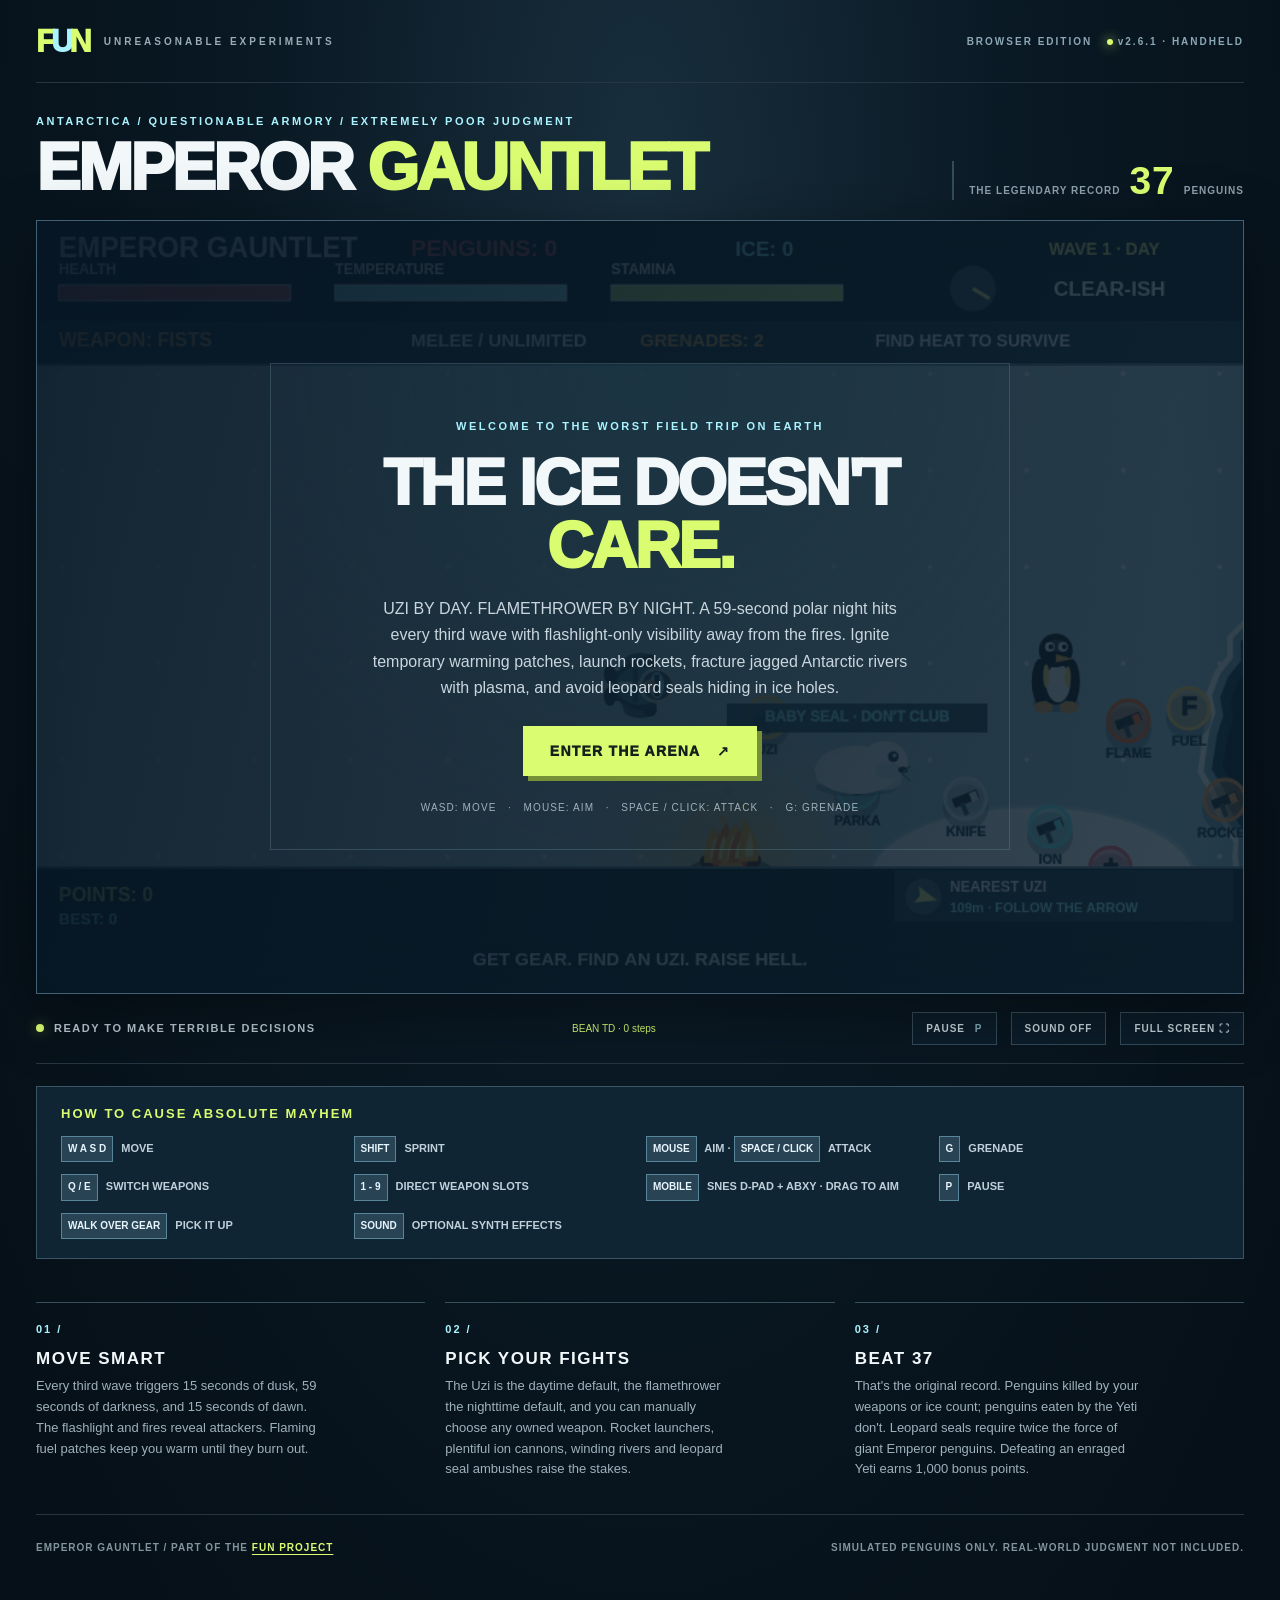
==== docs/index.html @ a4a677a4 "experiment: show local BEAN Q-learning progress in playable demo" ====
<!doctype html>
<html lang="en">
<head>
  <meta charset="utf-8">
  <meta name="viewport" content="width=device-width, initial-scale=1, maximum-scale=1, viewport-fit=cover">
  <meta name="theme-color" content="#08131f">
  <meta name="description" content="Emperor Gauntlet: free Antarctic arcade carnage with an Uzi, nighttime flamethrower, rocket launcher, winding ice rivers, leopard seals, Yeti and polar nights.">
  <title>Emperor Gauntlet | FUN</title>
  <link rel="stylesheet" href="style.css">
  <script src="game.js" defer></script>
</head>
<body>
  <main class="shell">
    <header class="masthead">
      <a class="brand" href="https://github.com/danieloculus0-bot/FUN" aria-label="FUN on GitHub"><span class="brand-symbol">F<span>U</span>N</span><span class="brand-sub">UNREASONABLE EXPERIMENTS</span></a>
      <span class="edition">BROWSER EDITION <span class="edition-dot"></span> v2.6.1 · HANDHELD</span>
    </header>
    <section class="game-section" aria-label="Emperor Gauntlet">
      <div class="title-row">
        <div><div class="eyebrow">ANTARCTICA / QUESTIONABLE ARMORY / EXTREMELY POOR JUDGMENT</div><h1>EMPEROR <em>GAUNTLET</em></h1></div>
        <div class="record">THE LEGENDARY RECORD <strong>37</strong> <span>PENGUINS</span></div>
      </div>
      <div class="game-frame" id="game-frame">
        <div class="mobile-topbar" aria-hidden="true"><strong>EG <span>✦</span> HANDHELD</strong><span>ANTARCTICA · SURVIVE</span></div>
        <div class="arena-stage" id="arena-stage">
        <canvas id="game" width="1000" height="640" aria-label="Emperor Gauntlet game arena. Use WASD or arrow keys to move, Shift to sprint, Space or click to attack, G for grenades, Q and E to switch weapons."></canvas>
        <div class="overlay" id="overlay">
          <div class="overlay-card">
            <span class="overlay-kicker" id="overlay-kicker">WELCOME TO THE WORST FIELD TRIP ON EARTH</span>
            <h2 id="overlay-title">THE ICE DOESN'T <em>CARE.</em></h2>
            <p id="overlay-copy">UZI BY DAY. FLAMETHROWER BY NIGHT. A 59-second polar night hits every third wave with flashlight-only visibility away from the fires. Ignite temporary warming patches, launch rockets, fracture jagged Antarctic rivers with plasma, and avoid leopard seals hiding in ice holes.</p>
            <button class="primary-button" id="play-button" type="button">ENTER THE ARENA <span aria-hidden="true">↗</span></button>
            <p class="overlay-hint" id="overlay-hint">WASD: MOVE &nbsp; · &nbsp; MOUSE: AIM &nbsp; · &nbsp; SPACE / CLICK: ATTACK &nbsp; · &nbsp; G: GRENADE</p>
          </div>
        </div>
        </div>
        <div class="touch-controls" aria-label="SNES-style handheld game controller">
          <button type="button" class="shoulder shoulder-left touch-btn" id="touch-prev" aria-label="Previous weapon">L <small>WEAPON</small></button>
          <div class="dpad" aria-label="Movement D-pad">
            <button type="button" class="touch-btn up" data-hold="up" aria-label="Move up">▲</button>
            <button type="button" class="touch-btn left" data-hold="left" aria-label="Move left">◀</button>
            <span class="dpad-hub" aria-hidden="true"></span>
            <button type="button" class="touch-btn right" data-hold="right" aria-label="Move right">▶</button>
            <button type="button" class="touch-btn down" data-hold="down" aria-label="Move down">▼</button>
          </div>
          <div class="system-pad">
            <button type="button" class="touch-btn system-key" id="touch-select" aria-label="Previous weapon">SELECT</button>
            <button type="button" class="touch-btn system-key" id="touch-start" aria-label="Pause or resume game">START</button>
          </div>
          <div class="action-pad" aria-label="Action buttons">
            <button type="button" class="touch-btn face x" id="touch-grenade" aria-label="X: Throw grenade">X<small>BOOM</small></button>
            <button type="button" class="touch-btn face y" id="touch-swap" aria-label="Y: Change weapon">Y<small>SWAP</small></button>
            <button type="button" class="touch-btn face b" id="touch-shove" aria-label="B: Hold to fire">B<small>FIRE</small></button>
            <button type="button" class="touch-btn face a" data-hold="sprint" aria-label="A: Hold to sprint">A<small>RUN</small></button>
          </div>
          <button type="button" class="shoulder shoulder-right touch-btn" id="touch-next" aria-label="Next weapon">R <small>WEAPON</small></button>
          <div class="pad-legend" aria-hidden="true">D-PAD MOVES + AIMS · B FIRES · TOUCH AIM OPTIONAL</div>
        </div>
      </div>
      <div class="below-game">
        <div class="status"><span class="status-dot"></span><span id="game-status" aria-live="polite">READY TO MAKE TERRIBLE DECISIONS</span></div>
        <span id="bean-learning-status" title="Offline BEAN-inspired Q-learning experiment. No remote model connection." style="font-size:10px;color:#d9fc70;white-space:nowrap">BEAN TD · 0 steps</span>
        <div class="tools"><button type="button" id="pause-button">PAUSE <kbd>P</kbd></button><button type="button" id="sound-button" aria-pressed="false" hidden>SOUND OFF</button><button type="button" id="fullscreen-button">FULL SCREEN <span aria-hidden="true">⛶</span></button></div>
      </div>
    </section>
    <section class="controls-guide" aria-label="Controls">
      <h3>HOW TO CAUSE ABSOLUTE MAYHEM</h3>
      <div class="control-grid">
        <span><kbd>W A S D</kbd> MOVE</span><span><kbd>SHIFT</kbd> SPRINT</span>
        <span><kbd>MOUSE</kbd> AIM · <kbd>SPACE / CLICK</kbd> ATTACK</span><span><kbd>G</kbd> GRENADE</span>
        <span><kbd>Q / E</kbd> SWITCH WEAPONS</span><span><kbd>1 - 9</kbd> DIRECT WEAPON SLOTS</span><span><kbd>MOBILE</kbd> SNES D-PAD + ABXY · DRAG TO AIM</span>
        <span><kbd>P</kbd> PAUSE</span><span><kbd>WALK OVER GEAR</kbd> PICK IT UP</span>
        <span><kbd>SOUND</kbd> OPTIONAL SYNTH EFFECTS</span>
      </div>
    </section>
    <section class="details" aria-label="How to play">
      <div class="detail"><span class="detail-num">01 /</span><h3>MOVE SMART</h3><p>Every third wave triggers 15 seconds of dusk, 59 seconds of darkness, and 15 seconds of dawn. The flashlight and fires reveal attackers. Flaming fuel patches keep you warm until they burn out.</p></div>
      <div class="detail"><span class="detail-num">02 /</span><h3>PICK YOUR FIGHTS</h3><p>The Uzi is the daytime default, the flamethrower the nighttime default, and you can manually choose any owned weapon. Rocket launchers, plentiful ion cannons, winding rivers and leopard seal ambushes raise the stakes.</p></div>
      <div class="detail"><span class="detail-num">03 /</span><h3>BEAT 37</h3><p>That's the original record. Penguins killed by your weapons or ice count; penguins eaten by the Yeti don't. Leopard seals require twice the force of giant Emperor penguins. Defeating an enraged Yeti earns 1,000 bonus points.</p></div>
    </section>
    <footer><span>EMPEROR GAUNTLET / PART OF THE <a href="https://github.com/danieloculus0-bot/FUN">FUN PROJECT</a></span><span>SIMULATED PENGUINS ONLY. REAL-WORLD JUDGMENT NOT INCLUDED.</span></footer>
  </main>
</body>
</html>
---- docs/style.css ----
:root{color-scheme:dark;--ice:#aaf4ff;--lime:#d9fc70;--paper:#f2f8fa;--muted:#8d9eaa;--ink:#07111a;--rule:#263541;font-family:Arial,Helvetica,sans-serif}*{box-sizing:border-box}html{min-height:100%;background:#07121c}body{margin:0;background:radial-gradient(ellipse at 50% 10%,#182e3c 0,#091823 44%,#061018 90%);color:var(--paper);min-height:100vh}button,a{-webkit-tap-highlight-color:transparent}button{font:inherit;cursor:pointer}a{color:inherit;text-decoration:none}.shell{max-width:1260px;margin:auto;padding:0 26px}.masthead{height:83px;display:flex;align-items:center;justify-content:space-between;border-bottom:1px solid var(--rule)}.brand{display:flex;gap:16px;align-items:center}.brand-symbol{font-size:31px;font-weight:1000;letter-spacing:-4px;color:var(--lime);line-height:1}.brand-symbol span{color:var(--ice)}.brand-sub{font-size:10px;font-weight:800;letter-spacing:3px;color:#9bacb6}.edition{font-size:10px;font-weight:800;letter-spacing:2px;color:#8ca8b5}.edition-dot{display:inline-block;width:6px;height:6px;background:var(--lime);border-radius:50%;margin-left:10px;vertical-align:middle;box-shadow:0 0 12px var(--lime)}.game-section{padding-top:32px}.title-row{display:flex;align-items:end;justify-content:space-between;gap:20px;padding-bottom:20px}.eyebrow{font-size:11px;font-weight:800;letter-spacing:2.5px;color:var(--ice);margin-bottom:9px}h1{font-weight:1000;letter-spacing:-3px;line-height:.96;font-size:clamp(36px,5.2vw,73px);margin:0}h1 em,h2 em{font-style:normal;color:var(--lime)}.record{border-left:2px solid #334c55;padding-left:15px;display:flex;align-items:baseline;gap:9px;white-space:nowrap;color:var(--muted);font-size:10px;font-weight:800;letter-spacing:1px}.record strong{color:var(--lime);font-size:39px;line-height:1}.game-frame{position:relative;overflow:hidden;border:1px solid #446074;background:#8cbbd0;box-shadow:0 18px 60px #0006;isolation:isolate}.game-frame:after{content:"";position:absolute;inset:0;box-shadow:inset 0 0 70px #05172238;pointer-events:none;z-index:1}canvas{display:block;width:100%;height:auto;aspect-ratio:1000 / 640;touch-action:none}.overlay{position:absolute;inset:0;display:flex;align-items:center;justify-content:center;background:linear-gradient(105deg,#061624ee,#0b1d2ace);z-index:3;padding:24px;text-align:center}.overlay[hidden]{display:none}.overlay-card{width:min(740px,100%);border:1px solid #6c909a52;padding:52px 40px 36px;background:radial-gradient(circle at 50% 0%,#18364590,transparent 80%)}.overlay-kicker{font-size:11px;letter-spacing:2.5px;color:var(--ice);font-weight:900}h2{font-size:clamp(32px,5vw,67px);font-weight:1000;letter-spacing:-2.5px;line-height:.98;margin:18px 0}#overlay-copy{font-size:16px;line-height:1.65;color:#c9d6de;max-width:545px;margin:0 auto 25px}.primary-button{border:0;padding:17px 27px;background:var(--lime);color:#13201b;font-weight:1000;letter-spacing:1.2px;font-size:14px;box-shadow:5px 5px 0 #769038;transition:transform .1s,box-shadow .1s}.primary-button:hover{transform:translate(-2px,-2px);box-shadow:7px 7px 0 #769038}.primary-button span{margin-left:12px}.overlay-hint{font-size:10px;letter-spacing:1.1px;color:#9fb1bb;margin:26px 0 0}.below-game{display:flex;justify-content:space-between;align-items:center;padding:18px 0;border-bottom:1px solid var(--rule);gap:12px}.status{display:flex;gap:10px;align-items:center;font-size:11px;font-weight:900;letter-spacing:1.5px;color:#bdcbd5}.status-dot{background:var(--lime);width:8px;height:8px;border-radius:50%;box-shadow:0 0 14px #d9fc706a}.tools{display:flex;gap:14px}.tools button{border:1px solid #344a59;background:#0b1c29;color:#c7d5db;font-size:10px;letter-spacing:1px;font-weight:800;padding:10px 13px}.tools button:hover{border-color:var(--ice)}kbd{font:inherit;color:#83aeb9;padding-left:6px}.details{display:grid;grid-template-columns:repeat(3,1fr);gap:20px;padding:40px 0 34px}.detail{border-top:1px solid #36505c;padding-top:16px}.detail-num{color:var(--ice);font-size:11px;letter-spacing:2px;font-weight:900}.detail h3{font-size:17px;letter-spacing:1.5px;margin:12px 0 7px}.detail p{color:#9fb1bc;line-height:1.6;font-size:13px;max-width:290px;margin:0}footer{border-top:1px solid var(--rule);padding:25px 0 45px;display:flex;gap:20px;justify-content:space-between;color:#82949e;font-size:10px;letter-spacing:1px;line-height:1.6;font-weight:800}footer a{color:var(--lime);text-decoration:underline;text-underline-offset:3px}.touch-controls{display:none;position:absolute;bottom:1.5%;left:2%;right:2%;z-index:2;justify-content:space-between;pointer-events:none}.touch-btn{pointer-events:auto;border:1px solid #ffffffa8;background:#071827aa;color:white;border-radius:11px;touch-action:none;user-select:none;min-width:45px;min-height:42px;font-weight:900}.touch-btn:active,.touch-btn.pressed{background:#d9fc70c9;color:#08121a}.dpad{display:grid;grid-template-columns:repeat(3,45px);grid-template-rows:repeat(2,44px);gap:3px}.dpad .up{grid-column:2;grid-row:1}.dpad .left{grid-column:1;grid-row:2}.dpad .down{grid-column:2;grid-row:2}.dpad .right{grid-column:3;grid-row:2}.action-pad{display:flex;align-items:end;gap:7px}.action-pad .sprint,.action-pad .shove{height:54px;min-width:74px;font-size:12px}.action-pad .shove{background:#d9fc70e8;color:#111c16}@media(pointer:coarse){.touch-controls{display:flex}}@media(max-width:700px){.shell{padding:0 12px}.masthead{height:62px}.brand-symbol{font-size:26px}.brand-sub{font-size:8px;letter-spacing:1.3px}.edition{font-size:8px;letter-spacing:1px}.title-row{align-items:start;flex-direction:column;gap:13px}.game-section{padding-top:23px}.eyebrow{font-size:9px;letter-spacing:1.6px}.record{border-left:0;border-top:1px solid #334c55;padding:9px 0 0}.record strong{font-size:27px}.overlay-card{padding:24px 13px}.overlay-kicker{font-size:8px;letter-spacing:1.1px}.overlay h2{font-size:clamp(26px,7vw,48px);margin:11px 0}.overlay p#overlay-copy{font-size:11px;line-height:1.35;margin-bottom:14px}.primary-button{padding:11px 14px;font-size:10px}.overlay-hint{font-size:8px;margin-top:13px!important}.details{grid-template-columns:1fr;gap:19px;padding:24px 0}.detail p{max-width:none}.below-game{flex-wrap:wrap;gap:12px}.status{font-size:9px;letter-spacing:1px}.tools button{font-size:9px;padding:8px}footer{flex-direction:column;font-size:9px;gap:8px}}@media(max-width:480px) and (pointer:coarse){.game-frame{margin:0 -8px}.touch-btn{min-height:35px;min-width:35px;border-radius:7px;font-size:11px}.dpad{grid-template-columns:repeat(3,35px);grid-template-rows:repeat(2,35px);gap:2px}.action-pad .sprint,.action-pad .shove{height:40px;min-width:57px;font-size:9px}.overlay-card{padding:8px 8px}.overlay-kicker{display:none}.overlay h2{font-size:26px}.overlay p#overlay-copy{font-size:10px}.overlay-hint{display:none}}@media(prefers-reduced-motion:reduce){.primary-button{transition:none}}

/* Emperor Gauntlet CHAOS build additions */
.controls-guide{margin:22px 0 3px;padding:19px 24px;background:#102533;border:1px solid #3a5664}
.controls-guide h3{font-size:13px;letter-spacing:2px;color:#d9fc70;margin:0 0 15px}
.control-grid{display:grid;grid-template-columns:repeat(4,minmax(0,1fr));gap:12px}
.control-grid span{font-size:11px;line-height:1.65;color:#bfd0db;font-weight:700}
.control-grid kbd{display:inline-block;padding:4px 6px;margin-right:5px;background:#274354;border:1px solid #59859a;color:#e8f5fd;font-size:10px}
.action-pad .swap,.action-pad .grenade{min-width:60px;height:48px;font-size:11px}
.action-pad .grenade{background:#dc745ecc;color:#fff}
.action-pad .shove{background:#e7ed69ed;color:#111b18}
@media(max-width:850px){.control-grid{grid-template-columns:repeat(2,minmax(0,1fr))}}
@media(max-width:480px){.controls-guide{padding:13px}.control-grid{gap:9px}.control-grid span{font-size:10px}.action-pad{gap:3px}.action-pad .swap,.action-pad .grenade,.action-pad .sprint,.action-pad .shove{min-width:45px;height:39px;font-size:9px}}

/* Mobile-only fixed SNES-inspired game cabinet. Never overlaps the arena. */
.mobile-topbar{display:none}.arena-stage{position:relative;width:100%}.dpad-hub{display:none}
@media(pointer:coarse) and (max-width:1180px){
 html,body{position:fixed;inset:0;width:100%;height:100%;overflow:hidden;overscroll-behavior:none;touch-action:none;-webkit-text-size-adjust:100%}
 body{-webkit-user-select:none;user-select:none;-webkit-touch-callout:none}
 .shell{position:fixed;inset:0;height:100%;height:100dvh;width:100%;max-width:none;margin:0;padding:0;overflow:hidden}
 .masthead,.title-row,.below-game,.controls-guide,.details,footer{display:none!important}
 .game-section{padding:0;position:relative;width:100%;height:100%}
 .game-frame{position:relative;display:flex;flex-direction:column;width:100%;height:100%;min-height:0;margin:0;border:0;border-radius:0;box-shadow:none;overflow:hidden;touch-action:none}
 .game-frame:after{display:none}
 .mobile-topbar{display:flex;flex:0 0 calc(32px + env(safe-area-inset-top,0px));padding-top:env(safe-area-inset-top,0px);align-items:center;justify-content:space-between;gap:8px;padding:0 max(12px,env(safe-area-inset-right)) 0 max(12px,env(safe-area-inset-left));background:#1a2634;border-bottom:2px solid #546574;color:#d5e7eb;font-size:10px;font-weight:900;letter-spacing:1px}
 .mobile-topbar strong span{color:#e9be6f}.mobile-topbar>span{font-size:9px;white-space:nowrap}
 .arena-stage{flex:1 1 auto;min-width:0;min-height:0;overflow:hidden;display:flex;align-items:center;justify-content:center;background:repeating-linear-gradient(145deg,#a7cddd,#a7cddd 26px,#a0c4d5 26px,#a0c4d5 52px)}
 .arena-stage canvas{display:block;width:auto;height:auto;max-width:100%;max-height:100%;aspect-ratio:1000/640;touch-action:none}
 .arena-stage .overlay{inset:0;padding:8px;overflow:hidden;align-items:center}
 .arena-stage .overlay-card{width:min(510px,98%);max-height:100%;padding:9px 12px;overflow:auto}
 .arena-stage .overlay-kicker,.arena-stage .overlay-hint{display:none}
 .arena-stage .overlay h2{font-size:clamp(23px,5vw,35px);margin:7px 0}
 .arena-stage .overlay p#overlay-copy{font-size:clamp(10px,2.3vw,13px);line-height:1.25;margin:4px auto 9px}
 .arena-stage .primary-button{font-size:12px;padding:9px 15px;min-height:36px}
 .touch-controls{position:relative;display:grid;grid-template-columns:minmax(0,1fr) minmax(64px,.65fr) minmax(0,1fr);grid-template-rows:27px minmax(0,1fr) 20px;gap:4px;align-items:center;flex:0 0 clamp(198px,30dvh,247px);width:100%;min-height:0;max-height:48%;left:auto;right:auto;bottom:auto;margin:0;padding:5px max(9px,env(safe-area-inset-right)) max(3px,env(safe-area-inset-bottom)) max(9px,env(safe-area-inset-left));background:linear-gradient(#cfd3d7,#a7acb4 55%,#78828e);border-top:4px solid #45505e;box-shadow:inset 0 5px 9px #ffffff70;pointer-events:auto;touch-action:none;-webkit-user-select:none;user-select:none}
 .touch-controls .touch-btn{position:relative;display:flex;align-items:center;justify-content:center;flex-direction:column;min-width:0;min-height:0;width:100%;height:100%;border:2px solid #353a43;border-radius:50%;color:#f8faff;background:#373c47;text-shadow:0 1px 1px #0009;font-weight:1000;font-size:clamp(14px,3.5vw,23px);box-shadow:inset 0 -3px 2px #0004,0 3px 2px #45505a;touch-action:none;-webkit-tap-highlight-color:transparent}
 .touch-controls .touch-btn small{font-size:clamp(6px,1.4vw,9px);font-weight:900;margin-top:2px}
 .touch-controls .touch-btn:active,.touch-controls .touch-btn.pressed{transform:translateY(2px);box-shadow:inset 0 3px 4px #0008;background:#667187;color:white}
 .touch-controls .shoulder{grid-row:1;width:min(100%,98px);height:26px;border-radius:14px;font-size:12px;flex-direction:row;gap:4px;background:#53596a}
 .touch-controls .shoulder small{margin:0;font-size:7px}
 .touch-controls .shoulder-left{grid-column:1;justify-self:start}
 .touch-controls .shoulder-right{grid-column:3;justify-self:end}
 .touch-controls .dpad{grid-area:2/1;display:grid;justify-self:center;align-self:center;grid-template-columns:repeat(3,minmax(0,1fr));grid-template-rows:repeat(3,minmax(0,1fr));gap:1px;width:min(36vw,156px);height:auto;aspect-ratio:1/1;margin:0}
 .touch-controls .dpad .touch-btn{border-radius:7px;background:#333947;border-width:1px;font-size:16px}
 .touch-controls .dpad .up{grid-area:1/2}.touch-controls .dpad .left{grid-area:2/1}.touch-controls .dpad .down{grid-area:3/2}.touch-controls .dpad .right{grid-area:2/3}
 .touch-controls .dpad-hub{display:block;grid-area:2/2;background:#333947;border:1px solid #282e3b;border-radius:5px;pointer-events:none}
 .touch-controls .action-pad{grid-area:2/3;display:grid;align-self:center;justify-self:center;grid-template-columns:repeat(3,minmax(0,1fr));grid-template-rows:repeat(3,minmax(0,1fr));gap:2px;width:min(39vw,161px);height:auto;aspect-ratio:1/1;margin:0}
 .touch-controls .action-pad .face{width:100%;height:100%;min-width:0;min-height:0;border-radius:50%;font-size:clamp(16px,4.2vw,24px)}
 .touch-controls .action-pad .x{grid-area:1/2;background:#4d5c88}.touch-controls .action-pad .y{grid-area:2/1;background:#655281}.touch-controls .action-pad .a{grid-area:2/3;background:#3f746b}.touch-controls .action-pad .b{grid-area:3/2;background:#985169}
 .touch-controls .system-pad{grid-area:2/2;display:flex;align-items:center;justify-content:center;flex-direction:column;gap:13px}
 .touch-controls .system-key{width:min(100%,73px);height:25px;min-height:25px;border-radius:13px;background:#696f7d;font-size:9px;transform:rotate(-15deg)}
 .touch-controls .system-key:active{transform:rotate(-15deg) translateY(2px)}
 .touch-controls .pad-legend{grid-area:3/1/4/4;justify-self:center;color:#2f3c46;align-self:center;font-size:9px;letter-spacing:.65px;font-weight:900;white-space:nowrap}
}
@media(pointer:coarse) and (max-width:1180px) and (orientation:landscape) and (max-height:760px){
 /* The whole viewport becomes: D-PAD | GAME | ABXY. No controls over the ice. */
 .game-frame{display:grid;grid-template-columns:clamp(135px,18.5vw,210px) minmax(0,1fr) clamp(135px,18.5vw,210px);grid-template-rows:minmax(0,1fr) 30px;background:linear-gradient(180deg,#cbd0d7,#9aa3ad 58%,#7e8998);gap:0}
 .mobile-topbar{display:none}
 .arena-stage{grid-area:1/2;width:100%;height:100%;min-width:0;min-height:0;border-left:3px solid #4b5663;border-right:3px solid #4b5663;overflow:hidden}
 .arena-stage canvas{width:auto;height:auto;max-width:100%;max-height:100%}
 .arena-stage .overlay p#overlay-copy{font-size:10px;line-height:1.14}
 .arena-stage .overlay h2{font-size:24px}.arena-stage .overlay-card{padding:7px}
 /* Flatten the controller wrapper: each side becomes a grid item in game-frame. */
 .touch-controls{display:contents}
 .touch-controls .dpad{grid-area:1/1;align-self:center;justify-self:center;width:min(82%,164px);height:auto;margin:18px 0 0}
 .touch-controls .action-pad{grid-area:1/3;align-self:center;justify-self:center;width:min(83%,169px);height:auto;margin:18px 0 0}
 .touch-controls .shoulder{grid-row:1;height:29px;width:min(90%,145px);align-self:start;justify-self:center;margin-top:11px;z-index:1}
 .touch-controls .shoulder-left{grid-column:1}
 .touch-controls .shoulder-right{grid-column:3}
 .touch-controls .system-pad{grid-area:2/1/3/4;display:flex;align-self:stretch;justify-self:stretch;flex-direction:row;justify-content:center;align-items:center;gap:18px;background:#707988;border-top:1px solid #5a6473;z-index:1}
 .touch-controls .system-key{height:23px;min-height:23px;width:82px;flex:none;font-size:9px}
 .touch-controls .pad-legend{display:none}
 .touch-controls .face small{font-size:7px}
}
@media(pointer:coarse) and (max-width:1180px) and (orientation:landscape) and (max-height:355px){
 .game-frame{grid-template-columns:clamp(115px,17vw,160px) minmax(0,1fr) clamp(115px,17vw,160px);grid-template-rows:minmax(0,1fr) 25px}
 .touch-controls .dpad,.touch-controls .action-pad{width:min(75%,121px);margin-top:15px}
 .touch-controls .shoulder{margin-top:4px;height:23px}
 .touch-controls .system-key{height:20px;min-height:20px}
}
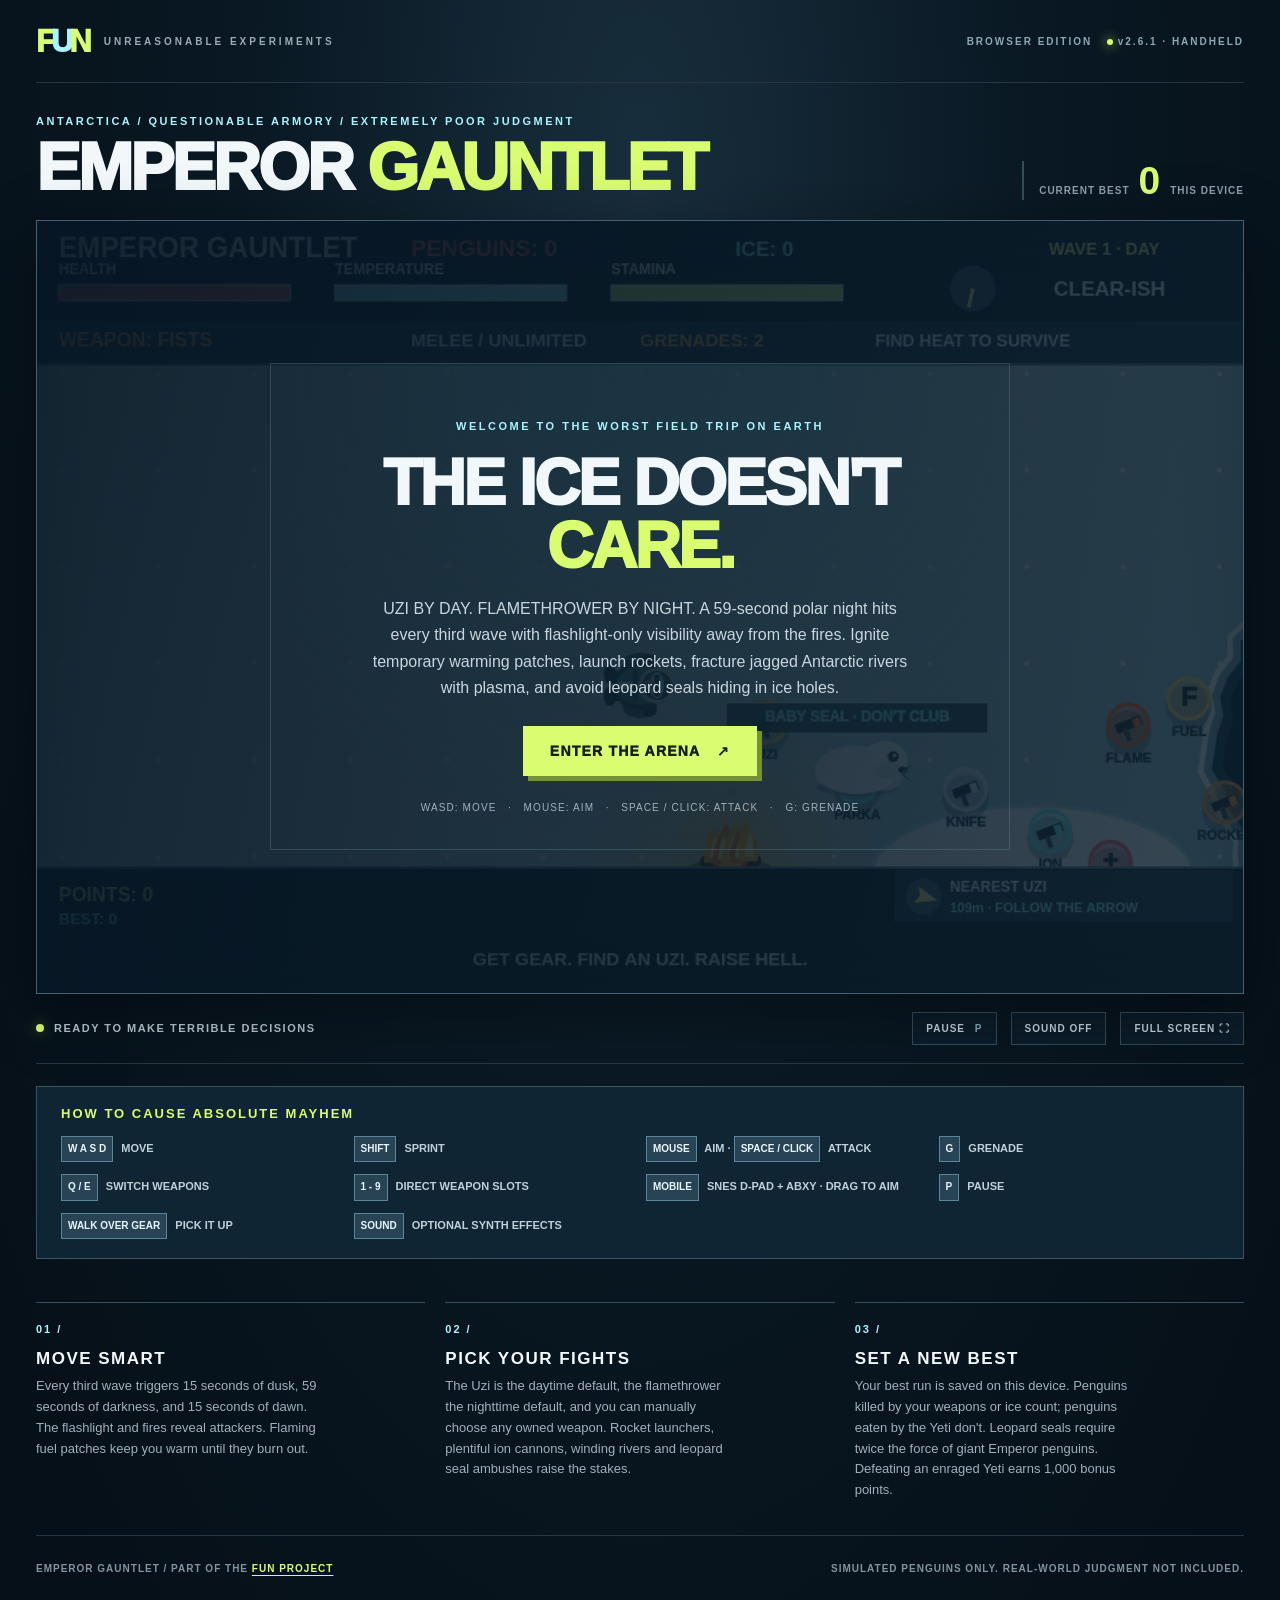
==== commit f3a5ff58: "Remove obsolete 37 record and surface actual local best run" ====
--- a/docs/index.html
+++ b/docs/index.html
@@ -18,7 +18,7 @@
     <section class="game-section" aria-label="Emperor Gauntlet">
       <div class="title-row">
         <div><div class="eyebrow">ANTARCTICA / QUESTIONABLE ARMORY / EXTREMELY POOR JUDGMENT</div><h1>EMPEROR <em>GAUNTLET</em></h1></div>
-        <div class="record">THE LEGENDARY RECORD <strong>37</strong> <span>PENGUINS</span></div>
+        <div class="record">CURRENT BEST <strong id="current-best">0</strong> <span>THIS DEVICE</span></div>
       </div>
       <div class="game-frame" id="game-frame">
         <div class="mobile-topbar" aria-hidden="true"><strong>EG <span>✦</span> HANDHELD</strong><span>ANTARCTICA · SURVIVE</span></div>
@@ -59,7 +59,6 @@
       </div>
       <div class="below-game">
         <div class="status"><span class="status-dot"></span><span id="game-status" aria-live="polite">READY TO MAKE TERRIBLE DECISIONS</span></div>
-        <span id="bean-learning-status" title="Offline BEAN-inspired Q-learning experiment. No remote model connection." style="font-size:10px;color:#d9fc70;white-space:nowrap">BEAN TD · 0 steps</span>
         <div class="tools"><button type="button" id="pause-button">PAUSE <kbd>P</kbd></button><button type="button" id="sound-button" aria-pressed="false" hidden>SOUND OFF</button><button type="button" id="fullscreen-button">FULL SCREEN <span aria-hidden="true">⛶</span></button></div>
       </div>
     </section>
@@ -76,7 +75,7 @@
     <section class="details" aria-label="How to play">
       <div class="detail"><span class="detail-num">01 /</span><h3>MOVE SMART</h3><p>Every third wave triggers 15 seconds of dusk, 59 seconds of darkness, and 15 seconds of dawn. The flashlight and fires reveal attackers. Flaming fuel patches keep you warm until they burn out.</p></div>
       <div class="detail"><span class="detail-num">02 /</span><h3>PICK YOUR FIGHTS</h3><p>The Uzi is the daytime default, the flamethrower the nighttime default, and you can manually choose any owned weapon. Rocket launchers, plentiful ion cannons, winding rivers and leopard seal ambushes raise the stakes.</p></div>
-      <div class="detail"><span class="detail-num">03 /</span><h3>BEAT 37</h3><p>That's the original record. Penguins killed by your weapons or ice count; penguins eaten by the Yeti don't. Leopard seals require twice the force of giant Emperor penguins. Defeating an enraged Yeti earns 1,000 bonus points.</p></div>
+      <div class="detail"><span class="detail-num">03 /</span><h3>SET A NEW BEST</h3><p>Your best run is saved on this device. Penguins killed by your weapons or ice count; penguins eaten by the Yeti don't. Leopard seals require twice the force of giant Emperor penguins. Defeating an enraged Yeti earns 1,000 bonus points.</p></div>
     </section>
     <footer><span>EMPEROR GAUNTLET / PART OF THE <a href="https://github.com/danieloculus0-bot/FUN">FUN PROJECT</a></span><span>SIMULATED PENGUINS ONLY. REAL-WORLD JUDGMENT NOT INCLUDED.</span></footer>
   </main>
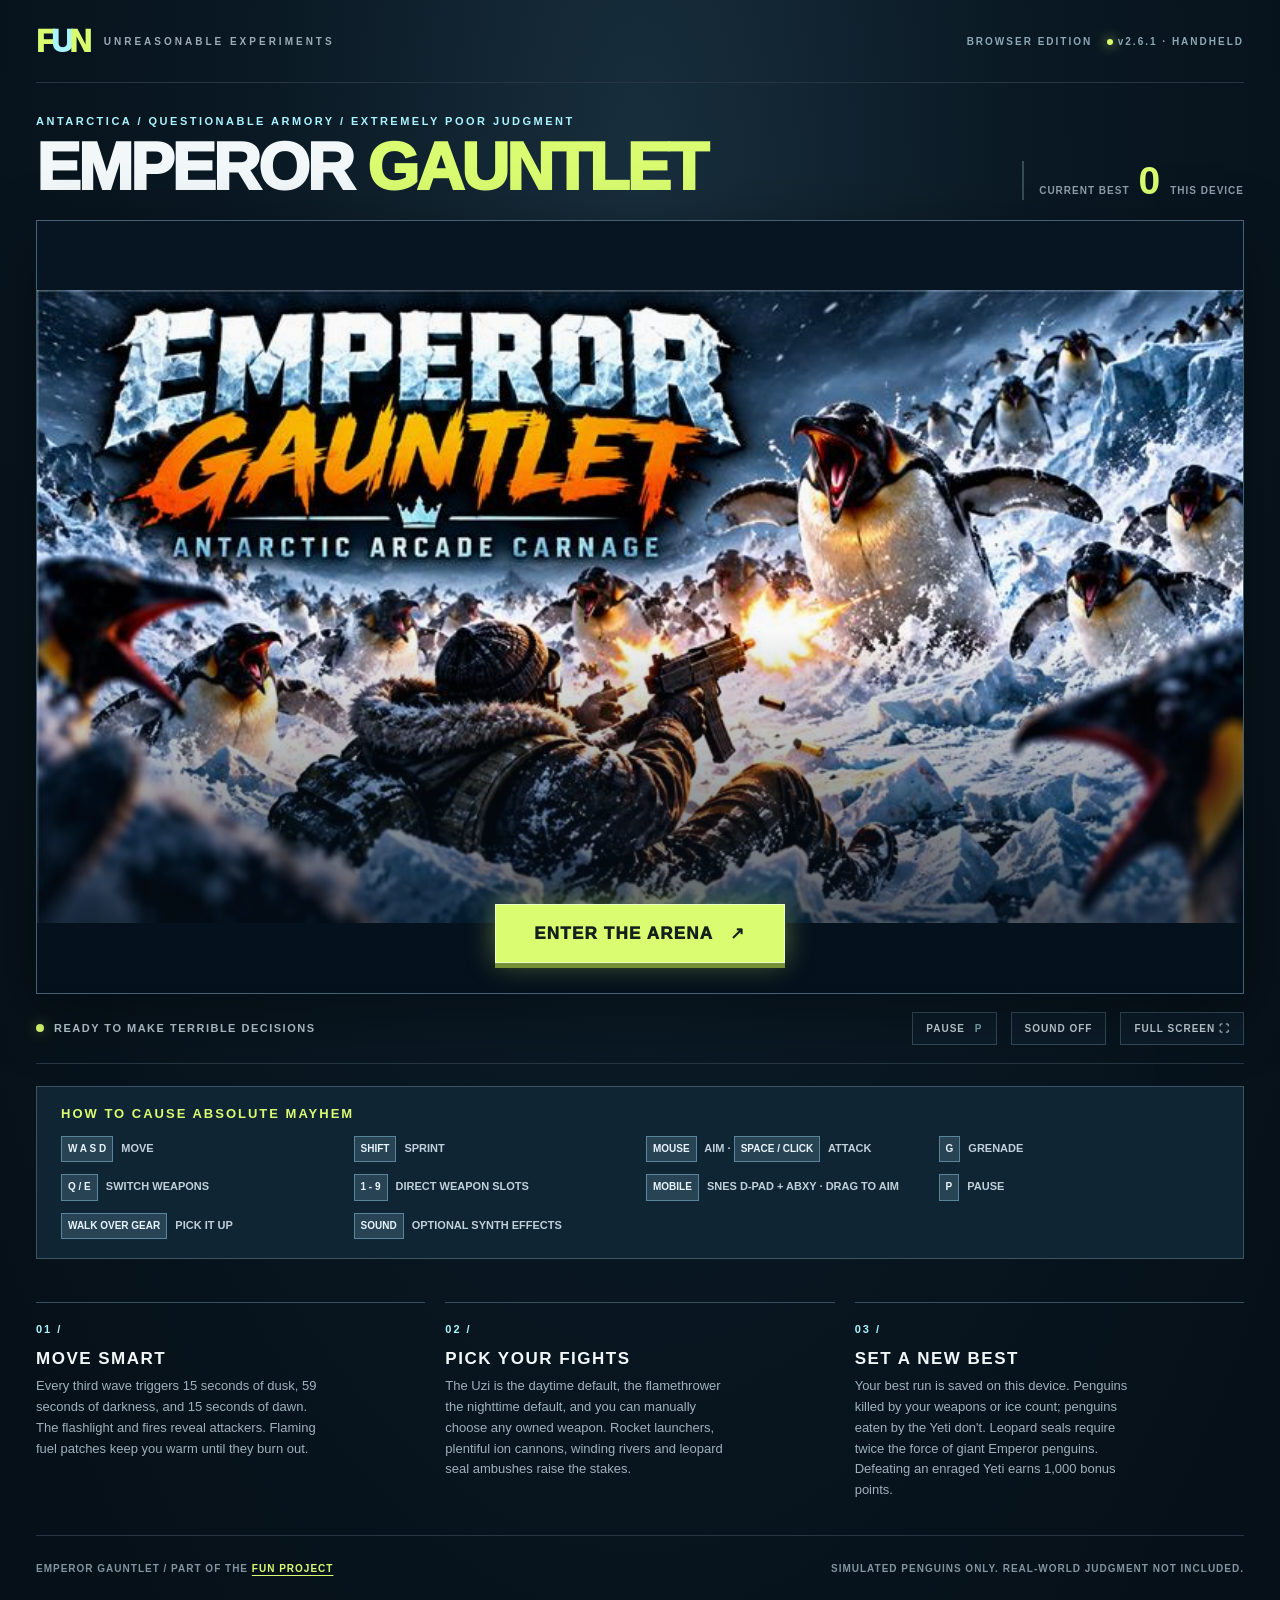
==== commit 386b892d: "Publish Emperor Gauntlet social previews and start screen cover" ====
--- a/docs/index.html
+++ b/docs/index.html
@@ -5,6 +5,21 @@
   <meta name="viewport" content="width=device-width, initial-scale=1, maximum-scale=1, viewport-fit=cover">
   <meta name="theme-color" content="#08131f">
   <meta name="description" content="Emperor Gauntlet: free Antarctic arcade carnage with an Uzi, nighttime flamethrower, rocket launcher, winding ice rivers, leopard seals, Yeti and polar nights.">
+
+  <link rel="canonical" href="https://danieloculus0-bot.github.io/FUN/">
+  <meta property="og:type" content="website">
+  <meta property="og:site_name" content="Emperor Gauntlet">
+  <meta property="og:title" content="Emperor Gauntlet | Antarctic Arcade Carnage">
+  <meta property="og:description" content="Survive waves of furious penguins in a chaotic Antarctic arcade shooter. Uzi by day, flamethrower by night.">
+  <meta property="og:url" content="https://danieloculus0-bot.github.io/FUN/">
+  <meta property="og:image" content="https://danieloculus0-bot.github.io/FUN/Emperor%20Gauntlet.jpg">
+  <meta property="og:image:type" content="image/jpeg">
+  <meta property="og:image:alt" content="Emperor Gauntlet cover art with a survivor fighting a charging horde of emperor penguins on Antarctic ice.">
+  <meta name="twitter:card" content="summary_large_image">
+  <meta name="twitter:title" content="Emperor Gauntlet | Antarctic Arcade Carnage">
+  <meta name="twitter:description" content="Uzi by day. Flamethrower by night. Survive the Antarctic penguin gauntlet.">
+  <meta name="twitter:image" content="https://danieloculus0-bot.github.io/FUN/Emperor%20Gauntlet.jpg">
+  <link rel="preload" as="image" href="Emperor%20Gauntlet.jpg">
   <title>Emperor Gauntlet | FUN</title>
   <link rel="stylesheet" href="style.css">
   <script src="game.js" defer></script>
@@ -24,7 +39,7 @@
         <div class="mobile-topbar" aria-hidden="true"><strong>EG <span>✦</span> HANDHELD</strong><span>ANTARCTICA · SURVIVE</span></div>
         <div class="arena-stage" id="arena-stage">
         <canvas id="game" width="1000" height="640" aria-label="Emperor Gauntlet game arena. Use WASD or arrow keys to move, Shift to sprint, Space or click to attack, G for grenades, Q and E to switch weapons."></canvas>
-        <div class="overlay" id="overlay">
+        <div class="overlay cover-menu" id="overlay">
           <div class="overlay-card">
             <span class="overlay-kicker" id="overlay-kicker">WELCOME TO THE WORST FIELD TRIP ON EARTH</span>
             <h2 id="overlay-title">THE ICE DOESN'T <em>CARE.</em></h2>
--- a/docs/style.css
+++ b/docs/style.css
@@ -78,3 +78,57 @@
  .touch-controls .shoulder{margin-top:4px;height:23px}
  .touch-controls .system-key{height:20px;min-height:20px}
 }
+
+
+/* Key art on the opening menu only. Gameplay, pause and death overlays stay intact. */
+#overlay.cover-menu{
+  align-items:flex-end;
+  justify-content:center;
+  padding:clamp(12px,3vw,30px);
+  background:
+    linear-gradient(to bottom,rgba(4,16,27,.02) 53%,rgba(4,16,27,.88) 100%),
+    url("Emperor%20Gauntlet.jpg") center center / contain no-repeat,
+    #071421;
+}
+#overlay.cover-menu .overlay-card{
+  width:100%;
+  max-width:700px;
+  max-height:none;
+  display:flex;
+  align-items:center;
+  justify-content:center;
+  margin:0 auto;
+  padding:0!important;
+  background:transparent;
+  border:0;
+  overflow:visible;
+}
+/* The illustration already contains the title. Keep instructions accessible to screen readers. */
+#overlay.cover-menu .overlay-kicker,
+#overlay.cover-menu #overlay-title,
+#overlay.cover-menu #overlay-copy,
+#overlay.cover-menu #overlay-hint{
+  position:absolute!important;
+  width:1px!important;
+  height:1px!important;
+  padding:0!important;
+  margin:-1px!important;
+  border:0!important;
+  overflow:hidden!important;
+  clip-path:inset(50%)!important;
+  white-space:nowrap!important;
+}
+#overlay.cover-menu .primary-button{
+  position:relative;
+  padding:clamp(12px,1.6vw,18px) clamp(22px,3vw,38px);
+  font-size:clamp(12px,1.5vw,17px);
+  border:1px solid #edffc4;
+  box-shadow:0 5px 0 #769038,0 0 28px #d9fc7060;
+}
+#overlay.cover-menu .primary-button:hover{
+  box-shadow:0 7px 0 #769038,0 0 35px #d9fc7090;
+}
+@media(pointer:coarse) and (max-width:1180px){
+  #overlay.cover-menu{padding:7px;}
+  #overlay.cover-menu .primary-button{min-height:36px;padding:9px 18px;font-size:clamp(10px,2.4vw,15px);}
+}
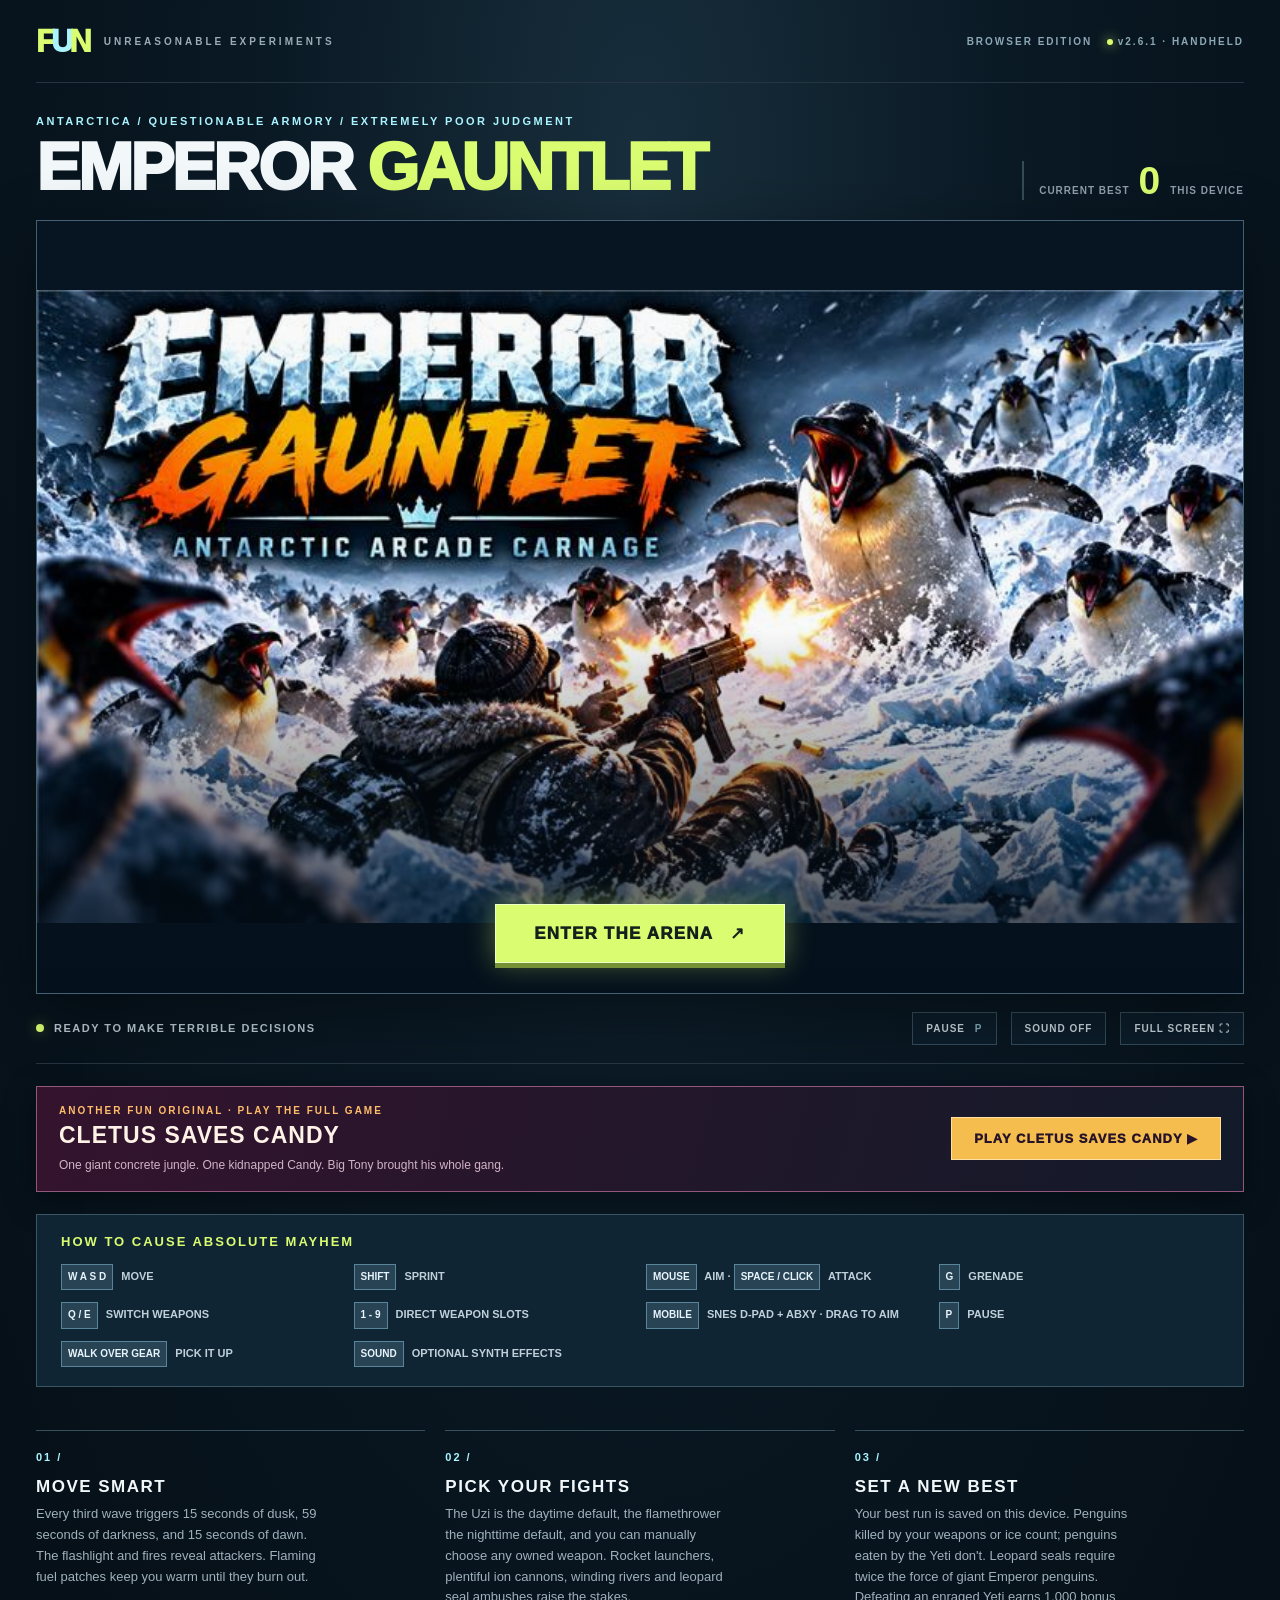
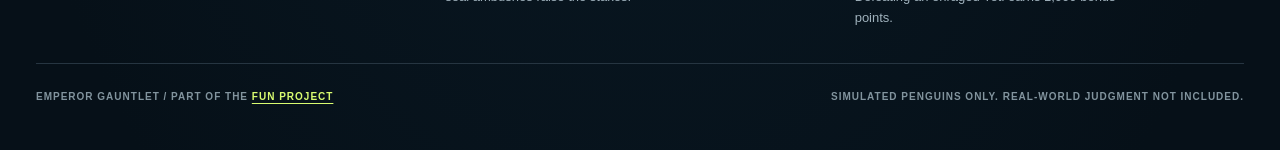
==== commit 043ce05c: "Add Cletus Saves Candy game link to FUN home page" ====
--- a/docs/index.html
+++ b/docs/index.html
@@ -77,6 +77,11 @@
         <div class="tools"><button type="button" id="pause-button">PAUSE <kbd>P</kbd></button><button type="button" id="sound-button" aria-pressed="false" hidden>SOUND OFF</button><button type="button" id="fullscreen-button">FULL SCREEN <span aria-hidden="true">⛶</span></button></div>
       </div>
     </section>
+    <section class="cletus-promo" aria-label="More games from FUN" style="display:flex;align-items:center;justify-content:space-between;gap:20px;flex-wrap:wrap;padding:18px 22px;margin:22px 0;border:1px solid #925779;background:linear-gradient(105deg,#34132d,#121a29);box-shadow:0 9px 30px #0006">
+      <div><span style="display:block;color:#ffbd6a;font-size:10px;font-weight:900;letter-spacing:2px">ANOTHER FUN ORIGINAL · PLAY THE FULL GAME</span><strong style="display:block;color:#fff2e7;font-size:23px;letter-spacing:1px;margin:6px 0">CLETUS SAVES CANDY</strong><span style="font-size:12px;color:#d1b4c6">One giant concrete jungle. One kidnapped Candy. Big Tony brought his whole gang.</span></div>
+      <a href="cletus/" style="background:#f5bd4e;color:#261329;padding:13px 22px;font-size:13px;font-weight:1000;letter-spacing:1px;border:1px solid #ffe0a2">PLAY CLETUS SAVES CANDY ▶</a>
+    </section>
+    <style>@media(pointer:coarse) and (max-width:1180px){.cletus-promo{display:none!important}}</style>
     <section class="controls-guide" aria-label="Controls">
       <h3>HOW TO CAUSE ABSOLUTE MAYHEM</h3>
       <div class="control-grid">
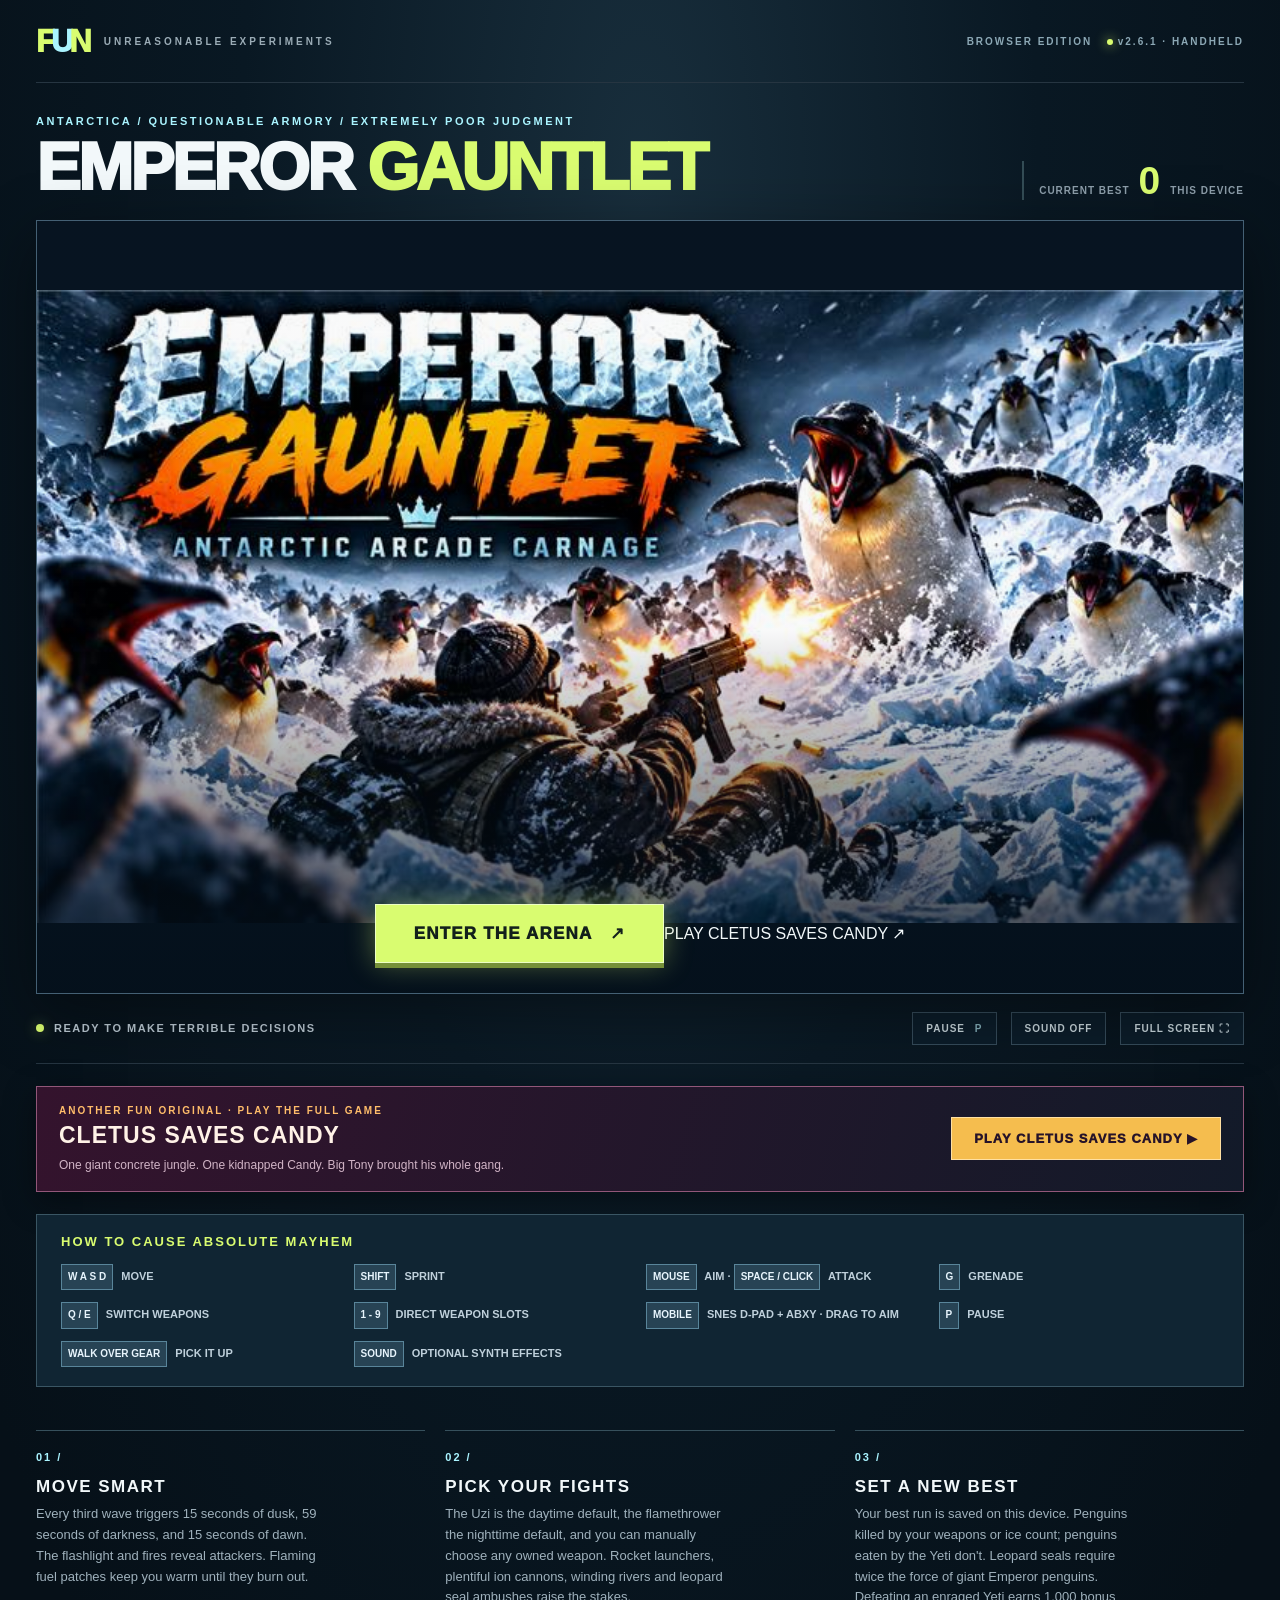
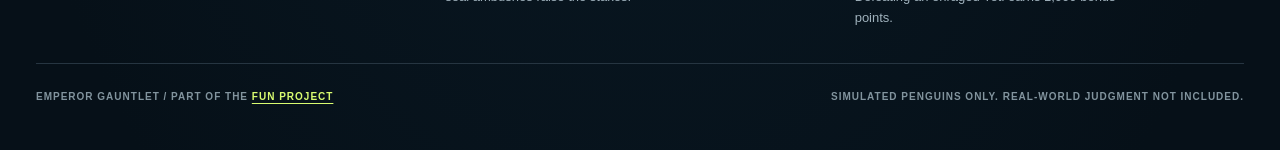
==== commit 5aaad0d3: "Expose Cletus Saves Candy link on Emperor Gauntlet's opening screen" ====
--- a/docs/index.html
+++ b/docs/index.html
@@ -45,6 +45,7 @@
             <h2 id="overlay-title">THE ICE DOESN'T <em>CARE.</em></h2>
             <p id="overlay-copy">UZI BY DAY. FLAMETHROWER BY NIGHT. A 59-second polar night hits every third wave with flashlight-only visibility away from the fires. Ignite temporary warming patches, launch rockets, fracture jagged Antarctic rivers with plasma, and avoid leopard seals hiding in ice holes.</p>
             <button class="primary-button" id="play-button" type="button">ENTER THE ARENA <span aria-hidden="true">↗</span></button>
+            <a class="cletus-menu-link" href="cletus/play.html" aria-label="Play Cletus Saves Candy, another FUN game">PLAY CLETUS SAVES CANDY <span aria-hidden="true">↗</span></a>
             <p class="overlay-hint" id="overlay-hint">WASD: MOVE &nbsp; · &nbsp; MOUSE: AIM &nbsp; · &nbsp; SPACE / CLICK: ATTACK &nbsp; · &nbsp; G: GRENADE</p>
           </div>
         </div>
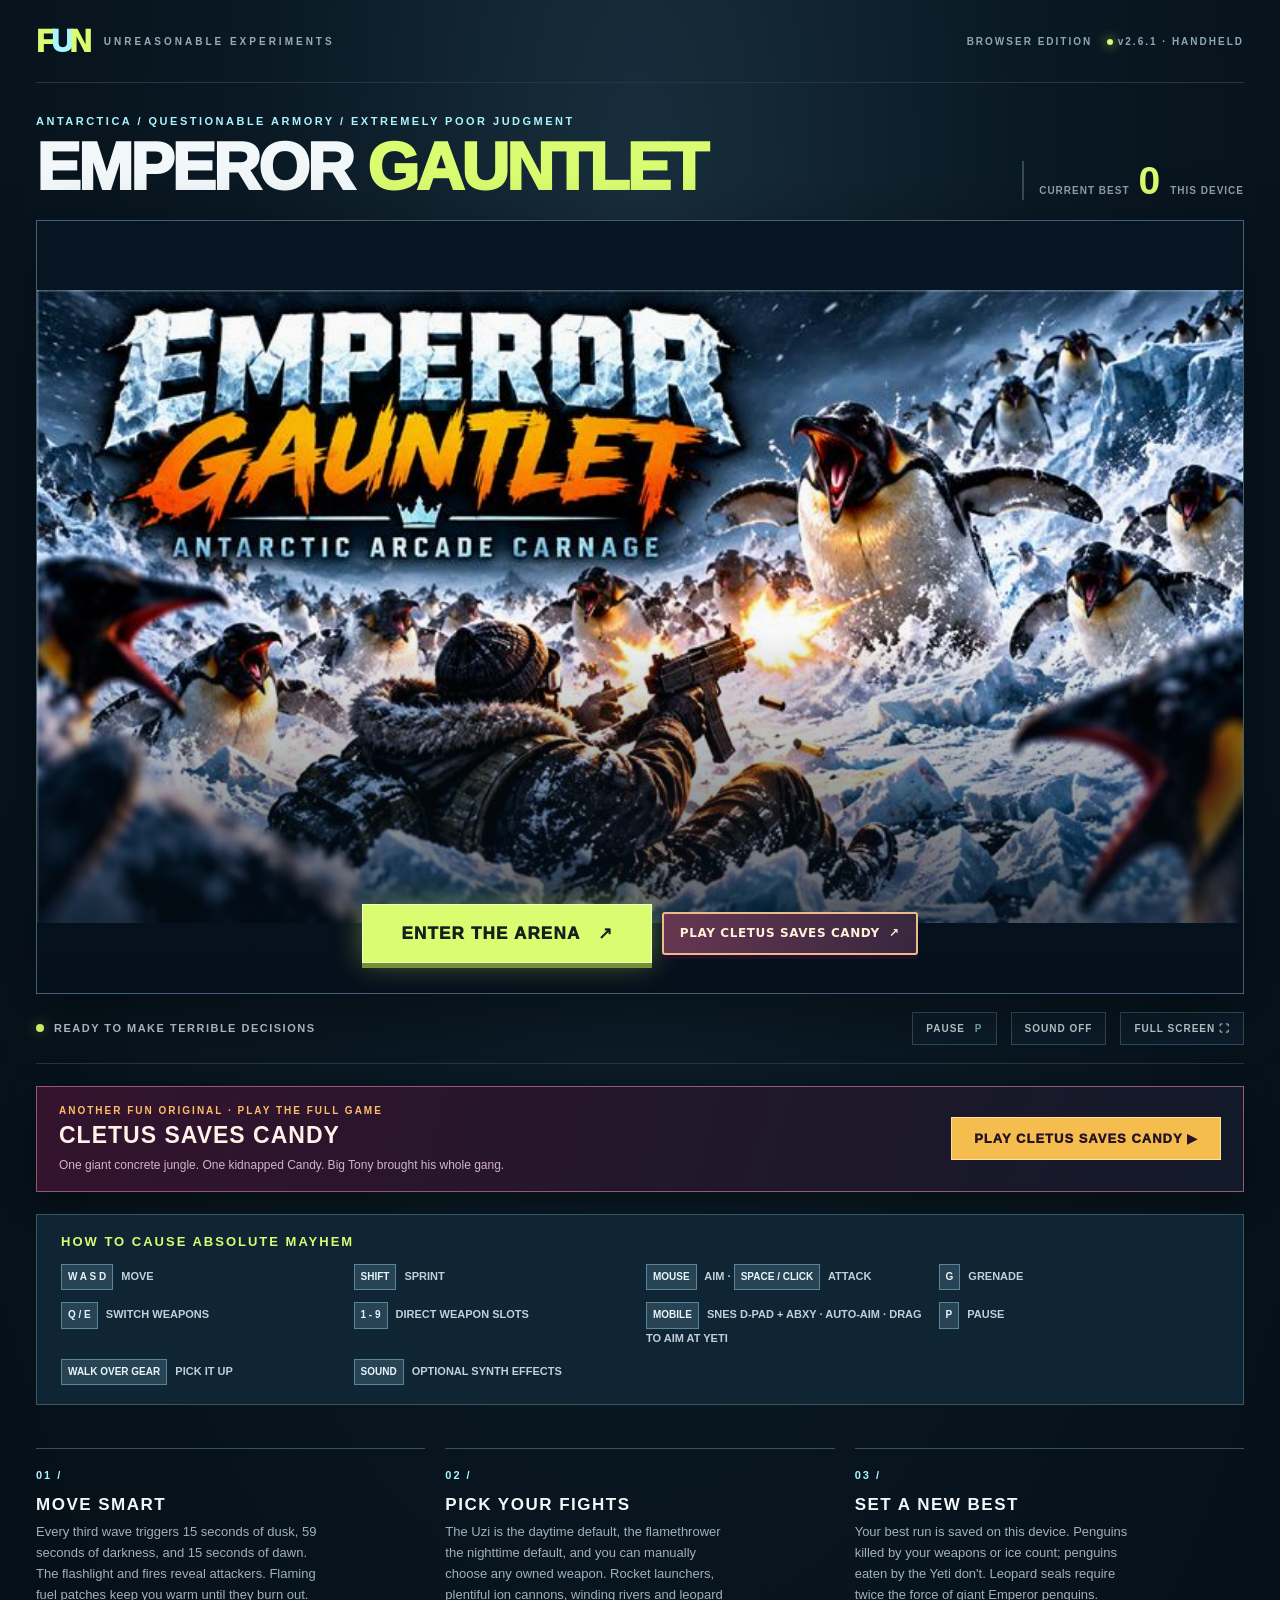
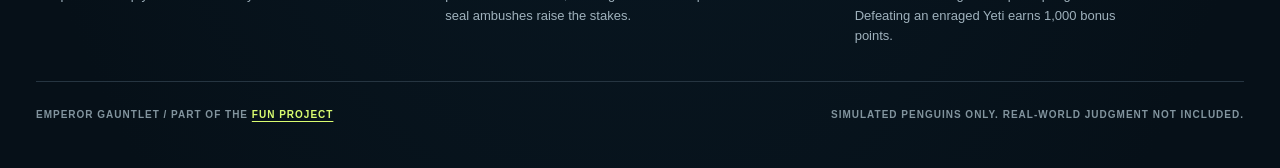
==== commit 2047ecc5: "Mobile auto-aim ordinary enemies; keep Yeti deliberate" ====
--- a/docs/index.html
+++ b/docs/index.html
@@ -88,7 +88,7 @@
       <div class="control-grid">
         <span><kbd>W A S D</kbd> MOVE</span><span><kbd>SHIFT</kbd> SPRINT</span>
         <span><kbd>MOUSE</kbd> AIM · <kbd>SPACE / CLICK</kbd> ATTACK</span><span><kbd>G</kbd> GRENADE</span>
-        <span><kbd>Q / E</kbd> SWITCH WEAPONS</span><span><kbd>1 - 9</kbd> DIRECT WEAPON SLOTS</span><span><kbd>MOBILE</kbd> SNES D-PAD + ABXY · DRAG TO AIM</span>
+        <span><kbd>Q / E</kbd> SWITCH WEAPONS</span><span><kbd>1 - 9</kbd> DIRECT WEAPON SLOTS</span><span><kbd>MOBILE</kbd> SNES D-PAD + ABXY · AUTO-AIM · DRAG TO AIM AT YETI</span>
         <span><kbd>P</kbd> PAUSE</span><span><kbd>WALK OVER GEAR</kbd> PICK IT UP</span>
         <span><kbd>SOUND</kbd> OPTIONAL SYNTH EFFECTS</span>
       </div>
--- a/docs/style.css
+++ b/docs/style.css
@@ -132,3 +132,28 @@
   #overlay.cover-menu{padding:7px;}
   #overlay.cover-menu .primary-button{min-height:36px;padding:9px 18px;font-size:clamp(10px,2.4vw,15px);}
 }
+
+
+/* Cross-game navigation: keep Cletus accessible from Emperor Gauntlet's cover menu
+   even when the mobile handheld hides all content below the game. */
+.cletus-menu-link{
+  display:inline-flex;align-items:center;justify-content:center;gap:9px;
+  min-height:43px;padding:11px 16px;margin:8px 0 0 12px;
+  border:2px solid #edbb88;border-radius:3px;
+  color:#fff0d9;background:linear-gradient(100deg,#673751,#38263f);
+  font:900 12px/1.2 system-ui,sans-serif;letter-spacing:.05em;
+  text-decoration:none;text-align:center;
+  box-shadow:0 4px 0 #210f29;
+  position:relative;z-index:5;
+}
+.cletus-menu-link:hover,.cletus-menu-link:focus-visible{background:#86526b;color:#fff;outline:2px solid #ffe2aa;outline-offset:2px}
+#overlay.cover-menu .overlay-card{flex-wrap:wrap;gap:10px}
+#overlay.cover-menu .cletus-menu-link{margin:0}
+@media(pointer:coarse) and (max-width:1180px){
+  .cletus-menu-link{min-height:38px;margin:6px 0 0;padding:8px 10px;font-size:clamp(9px,2.2vw,12px)}
+  #overlay.cover-menu .overlay-card{gap:7px}
+}
+@media(pointer:coarse) and (max-width:1180px) and (orientation:landscape) and (max-height:360px){
+  .cletus-menu-link{min-height:29px;padding:5px 9px;font-size:10px}
+  #overlay.cover-menu .overlay-card{gap:5px}
+}
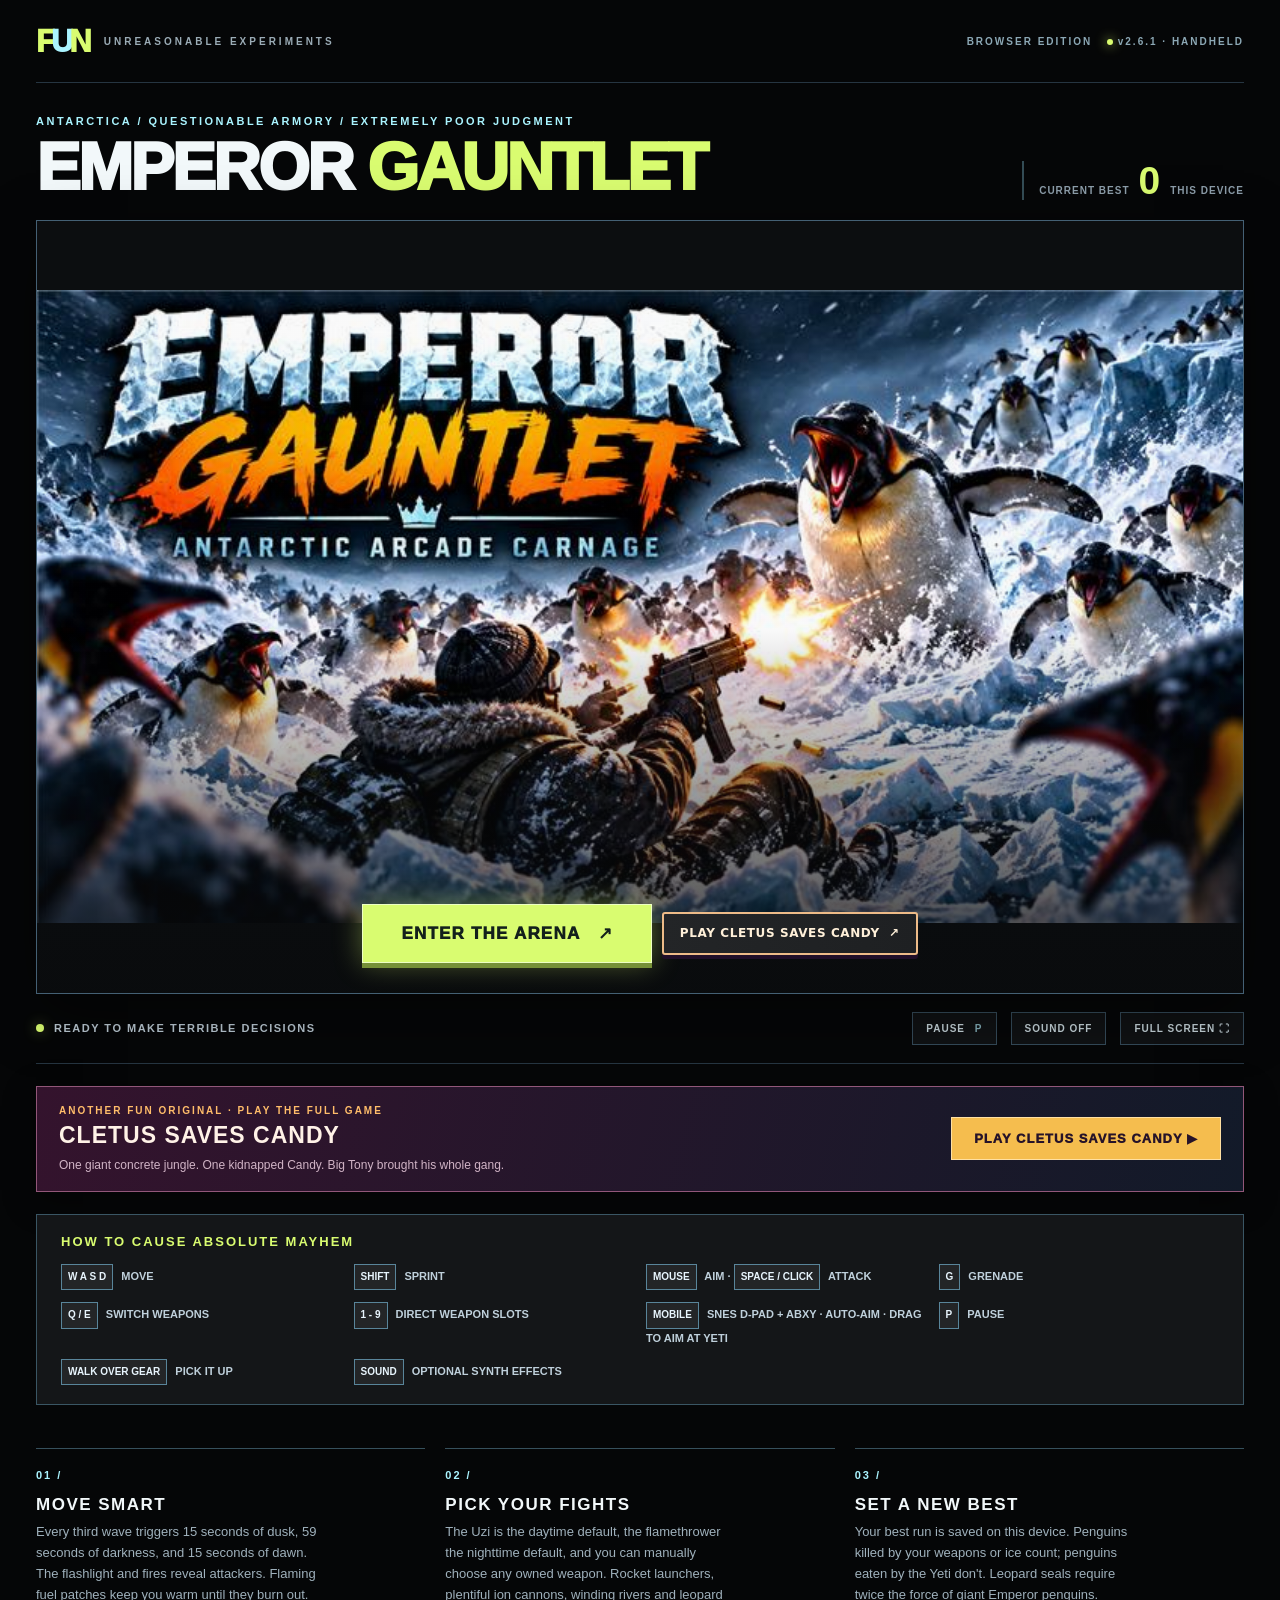
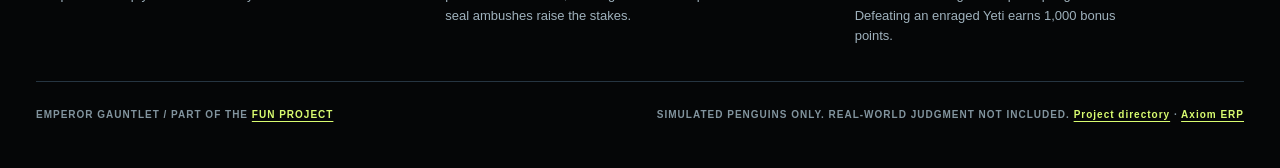
==== commit 883c502e: "Link FUN demo back to canonical project directory and ERP" ====
--- a/docs/index.html
+++ b/docs/index.html
@@ -98,7 +98,7 @@
       <div class="detail"><span class="detail-num">02 /</span><h3>PICK YOUR FIGHTS</h3><p>The Uzi is the daytime default, the flamethrower the nighttime default, and you can manually choose any owned weapon. Rocket launchers, plentiful ion cannons, winding rivers and leopard seal ambushes raise the stakes.</p></div>
       <div class="detail"><span class="detail-num">03 /</span><h3>SET A NEW BEST</h3><p>Your best run is saved on this device. Penguins killed by your weapons or ice count; penguins eaten by the Yeti don't. Leopard seals require twice the force of giant Emperor penguins. Defeating an enraged Yeti earns 1,000 bonus points.</p></div>
     </section>
-    <footer><span>EMPEROR GAUNTLET / PART OF THE <a href="https://github.com/danieloculus0-bot/FUN">FUN PROJECT</a></span><span>SIMULATED PENGUINS ONLY. REAL-WORLD JUDGMENT NOT INCLUDED.</span></footer>
+    <footer><span>EMPEROR GAUNTLET / PART OF THE <a href="https://github.com/danieloculus0-bot/FUN">FUN PROJECT</a></span><span>SIMULATED PENGUINS ONLY. REAL-WORLD JUDGMENT NOT INCLUDED. <a href="https://danieloculus0-bot.github.io/BEAN/portfolio/">Project directory</a> · <a href="https://danieloculus0-bot.github.io/Axiom_Beta/erp/">Axiom ERP</a></span></footer>
   </main>
 </body>
 </html>
--- a/docs/style.css
+++ b/docs/style.css
@@ -1,11 +1,11 @@
-:root{color-scheme:dark;--ice:#aaf4ff;--lime:#d9fc70;--paper:#f2f8fa;--muted:#8d9eaa;--ink:#07111a;--rule:#263541;font-family:Arial,Helvetica,sans-serif}*{box-sizing:border-box}html{min-height:100%;background:#07121c}body{margin:0;background:radial-gradient(ellipse at 50% 10%,#182e3c 0,#091823 44%,#061018 90%);color:var(--paper);min-height:100vh}button,a{-webkit-tap-highlight-color:transparent}button{font:inherit;cursor:pointer}a{color:inherit;text-decoration:none}.shell{max-width:1260px;margin:auto;padding:0 26px}.masthead{height:83px;display:flex;align-items:center;justify-content:space-between;border-bottom:1px solid var(--rule)}.brand{display:flex;gap:16px;align-items:center}.brand-symbol{font-size:31px;font-weight:1000;letter-spacing:-4px;color:var(--lime);line-height:1}.brand-symbol span{color:var(--ice)}.brand-sub{font-size:10px;font-weight:800;letter-spacing:3px;color:#9bacb6}.edition{font-size:10px;font-weight:800;letter-spacing:2px;color:#8ca8b5}.edition-dot{display:inline-block;width:6px;height:6px;background:var(--lime);border-radius:50%;margin-left:10px;vertical-align:middle;box-shadow:0 0 12px var(--lime)}.game-section{padding-top:32px}.title-row{display:flex;align-items:end;justify-content:space-between;gap:20px;padding-bottom:20px}.eyebrow{font-size:11px;font-weight:800;letter-spacing:2.5px;color:var(--ice);margin-bottom:9px}h1{font-weight:1000;letter-spacing:-3px;line-height:.96;font-size:clamp(36px,5.2vw,73px);margin:0}h1 em,h2 em{font-style:normal;color:var(--lime)}.record{border-left:2px solid #334c55;padding-left:15px;display:flex;align-items:baseline;gap:9px;white-space:nowrap;color:var(--muted);font-size:10px;font-weight:800;letter-spacing:1px}.record strong{color:var(--lime);font-size:39px;line-height:1}.game-frame{position:relative;overflow:hidden;border:1px solid #446074;background:#8cbbd0;box-shadow:0 18px 60px #0006;isolation:isolate}.game-frame:after{content:"";position:absolute;inset:0;box-shadow:inset 0 0 70px #05172238;pointer-events:none;z-index:1}canvas{display:block;width:100%;height:auto;aspect-ratio:1000 / 640;touch-action:none}.overlay{position:absolute;inset:0;display:flex;align-items:center;justify-content:center;background:linear-gradient(105deg,#061624ee,#0b1d2ace);z-index:3;padding:24px;text-align:center}.overlay[hidden]{display:none}.overlay-card{width:min(740px,100%);border:1px solid #6c909a52;padding:52px 40px 36px;background:radial-gradient(circle at 50% 0%,#18364590,transparent 80%)}.overlay-kicker{font-size:11px;letter-spacing:2.5px;color:var(--ice);font-weight:900}h2{font-size:clamp(32px,5vw,67px);font-weight:1000;letter-spacing:-2.5px;line-height:.98;margin:18px 0}#overlay-copy{font-size:16px;line-height:1.65;color:#c9d6de;max-width:545px;margin:0 auto 25px}.primary-button{border:0;padding:17px 27px;background:var(--lime);color:#13201b;font-weight:1000;letter-spacing:1.2px;font-size:14px;box-shadow:5px 5px 0 #769038;transition:transform .1s,box-shadow .1s}.primary-button:hover{transform:translate(-2px,-2px);box-shadow:7px 7px 0 #769038}.primary-button span{margin-left:12px}.overlay-hint{font-size:10px;letter-spacing:1.1px;color:#9fb1bb;margin:26px 0 0}.below-game{display:flex;justify-content:space-between;align-items:center;padding:18px 0;border-bottom:1px solid var(--rule);gap:12px}.status{display:flex;gap:10px;align-items:center;font-size:11px;font-weight:900;letter-spacing:1.5px;color:#bdcbd5}.status-dot{background:var(--lime);width:8px;height:8px;border-radius:50%;box-shadow:0 0 14px #d9fc706a}.tools{display:flex;gap:14px}.tools button{border:1px solid #344a59;background:#0b1c29;color:#c7d5db;font-size:10px;letter-spacing:1px;font-weight:800;padding:10px 13px}.tools button:hover{border-color:var(--ice)}kbd{font:inherit;color:#83aeb9;padding-left:6px}.details{display:grid;grid-template-columns:repeat(3,1fr);gap:20px;padding:40px 0 34px}.detail{border-top:1px solid #36505c;padding-top:16px}.detail-num{color:var(--ice);font-size:11px;letter-spacing:2px;font-weight:900}.detail h3{font-size:17px;letter-spacing:1.5px;margin:12px 0 7px}.detail p{color:#9fb1bc;line-height:1.6;font-size:13px;max-width:290px;margin:0}footer{border-top:1px solid var(--rule);padding:25px 0 45px;display:flex;gap:20px;justify-content:space-between;color:#82949e;font-size:10px;letter-spacing:1px;line-height:1.6;font-weight:800}footer a{color:var(--lime);text-decoration:underline;text-underline-offset:3px}.touch-controls{display:none;position:absolute;bottom:1.5%;left:2%;right:2%;z-index:2;justify-content:space-between;pointer-events:none}.touch-btn{pointer-events:auto;border:1px solid #ffffffa8;background:#071827aa;color:white;border-radius:11px;touch-action:none;user-select:none;min-width:45px;min-height:42px;font-weight:900}.touch-btn:active,.touch-btn.pressed{background:#d9fc70c9;color:#08121a}.dpad{display:grid;grid-template-columns:repeat(3,45px);grid-template-rows:repeat(2,44px);gap:3px}.dpad .up{grid-column:2;grid-row:1}.dpad .left{grid-column:1;grid-row:2}.dpad .down{grid-column:2;grid-row:2}.dpad .right{grid-column:3;grid-row:2}.action-pad{display:flex;align-items:end;gap:7px}.action-pad .sprint,.action-pad .shove{height:54px;min-width:74px;font-size:12px}.action-pad .shove{background:#d9fc70e8;color:#111c16}@media(pointer:coarse){.touch-controls{display:flex}}@media(max-width:700px){.shell{padding:0 12px}.masthead{height:62px}.brand-symbol{font-size:26px}.brand-sub{font-size:8px;letter-spacing:1.3px}.edition{font-size:8px;letter-spacing:1px}.title-row{align-items:start;flex-direction:column;gap:13px}.game-section{padding-top:23px}.eyebrow{font-size:9px;letter-spacing:1.6px}.record{border-left:0;border-top:1px solid #334c55;padding:9px 0 0}.record strong{font-size:27px}.overlay-card{padding:24px 13px}.overlay-kicker{font-size:8px;letter-spacing:1.1px}.overlay h2{font-size:clamp(26px,7vw,48px);margin:11px 0}.overlay p#overlay-copy{font-size:11px;line-height:1.35;margin-bottom:14px}.primary-button{padding:11px 14px;font-size:10px}.overlay-hint{font-size:8px;margin-top:13px!important}.details{grid-template-columns:1fr;gap:19px;padding:24px 0}.detail p{max-width:none}.below-game{flex-wrap:wrap;gap:12px}.status{font-size:9px;letter-spacing:1px}.tools button{font-size:9px;padding:8px}footer{flex-direction:column;font-size:9px;gap:8px}}@media(max-width:480px) and (pointer:coarse){.game-frame{margin:0 -8px}.touch-btn{min-height:35px;min-width:35px;border-radius:7px;font-size:11px}.dpad{grid-template-columns:repeat(3,35px);grid-template-rows:repeat(2,35px);gap:2px}.action-pad .sprint,.action-pad .shove{height:40px;min-width:57px;font-size:9px}.overlay-card{padding:8px 8px}.overlay-kicker{display:none}.overlay h2{font-size:26px}.overlay p#overlay-copy{font-size:10px}.overlay-hint{display:none}}@media(prefers-reduced-motion:reduce){.primary-button{transition:none}}
+:root{color-scheme:dark;--ice:#aaf4ff;--lime:#d9fc70;--paper:#f2f8fa;--muted:#8d9eaa;--ink:#07111a;--rule:#263541;font-family:Arial,Helvetica,sans-serif}*{box-sizing:border-box}html{min-height:100%;background:#0a0c0e}body{margin:0;background:radial-gradient(ellipse at 50% 10%,#191b1d 0,#0d0f11 44%,#090b0d 90%);color:var(--paper);min-height:100vh}button,a{-webkit-tap-highlight-color:transparent}button{font:inherit;cursor:pointer}a{color:inherit;text-decoration:none}.shell{max-width:1260px;margin:auto;padding:0 26px}.masthead{height:83px;display:flex;align-items:center;justify-content:space-between;border-bottom:1px solid var(--rule)}.brand{display:flex;gap:16px;align-items:center}.brand-symbol{font-size:31px;font-weight:1000;letter-spacing:-4px;color:var(--lime);line-height:1}.brand-symbol span{color:var(--ice)}.brand-sub{font-size:10px;font-weight:800;letter-spacing:3px;color:#9bacb6}.edition{font-size:10px;font-weight:800;letter-spacing:2px;color:#8ca8b5}.edition-dot{display:inline-block;width:6px;height:6px;background:var(--lime);border-radius:50%;margin-left:10px;vertical-align:middle;box-shadow:0 0 12px var(--lime)}.game-section{padding-top:32px}.title-row{display:flex;align-items:end;justify-content:space-between;gap:20px;padding-bottom:20px}.eyebrow{font-size:11px;font-weight:800;letter-spacing:2.5px;color:var(--ice);margin-bottom:9px}h1{font-weight:1000;letter-spacing:-3px;line-height:.96;font-size:clamp(36px,5.2vw,73px);margin:0}h1 em,h2 em{font-style:normal;color:var(--lime)}.record{border-left:2px solid #334c55;padding-left:15px;display:flex;align-items:baseline;gap:9px;white-space:nowrap;color:var(--muted);font-size:10px;font-weight:800;letter-spacing:1px}.record strong{color:var(--lime);font-size:39px;line-height:1}.game-frame{position:relative;overflow:hidden;border:1px solid #446074;background:#8cbbd0;box-shadow:0 18px 60px #0006;isolation:isolate}.game-frame:after{content:"";position:absolute;inset:0;box-shadow:inset 0 0 70px #05172238;pointer-events:none;z-index:1}canvas{display:block;width:100%;height:auto;aspect-ratio:1000 / 640;touch-action:none}.overlay{position:absolute;inset:0;display:flex;align-items:center;justify-content:center;background:linear-gradient(105deg,#0c0e10ee,#101214ce);z-index:3;padding:24px;text-align:center}.overlay[hidden]{display:none}.overlay-card{width:min(740px,100%);border:1px solid #6c909a52;padding:52px 40px 36px;background:radial-gradient(circle at 50% 0%,#1c1e2090,transparent 80%)}.overlay-kicker{font-size:11px;letter-spacing:2.5px;color:var(--ice);font-weight:900}h2{font-size:clamp(32px,5vw,67px);font-weight:1000;letter-spacing:-2.5px;line-height:.98;margin:18px 0}#overlay-copy{font-size:16px;line-height:1.65;color:#c9d6de;max-width:545px;margin:0 auto 25px}.primary-button{border:0;padding:17px 27px;background:var(--lime);color:#13201b;font-weight:1000;letter-spacing:1.2px;font-size:14px;box-shadow:5px 5px 0 #769038;transition:transform .1s,box-shadow .1s}.primary-button:hover{transform:translate(-2px,-2px);box-shadow:7px 7px 0 #769038}.primary-button span{margin-left:12px}.overlay-hint{font-size:10px;letter-spacing:1.1px;color:#9fb1bb;margin:26px 0 0}.below-game{display:flex;justify-content:space-between;align-items:center;padding:18px 0;border-bottom:1px solid var(--rule);gap:12px}.status{display:flex;gap:10px;align-items:center;font-size:11px;font-weight:900;letter-spacing:1.5px;color:#bdcbd5}.status-dot{background:var(--lime);width:8px;height:8px;border-radius:50%;box-shadow:0 0 14px #d9fc706a}.tools{display:flex;gap:14px}.tools button{border:1px solid #344a59;background:#0f1113;color:#c7d5db;font-size:10px;letter-spacing:1px;font-weight:800;padding:10px 13px}.tools button:hover{border-color:var(--ice)}kbd{font:inherit;color:#83aeb9;padding-left:6px}.details{display:grid;grid-template-columns:repeat(3,1fr);gap:20px;padding:40px 0 34px}.detail{border-top:1px solid #36505c;padding-top:16px}.detail-num{color:var(--ice);font-size:11px;letter-spacing:2px;font-weight:900}.detail h3{font-size:17px;letter-spacing:1.5px;margin:12px 0 7px}.detail p{color:#9fb1bc;line-height:1.6;font-size:13px;max-width:290px;margin:0}footer{border-top:1px solid var(--rule);padding:25px 0 45px;display:flex;gap:20px;justify-content:space-between;color:#82949e;font-size:10px;letter-spacing:1px;line-height:1.6;font-weight:800}footer a{color:var(--lime);text-decoration:underline;text-underline-offset:3px}.touch-controls{display:none;position:absolute;bottom:1.5%;left:2%;right:2%;z-index:2;justify-content:space-between;pointer-events:none}.touch-btn{pointer-events:auto;border:1px solid #ffffffa8;background:#0d0f11aa;color:white;border-radius:11px;touch-action:none;user-select:none;min-width:45px;min-height:42px;font-weight:900}.touch-btn:active,.touch-btn.pressed{background:#d9fc70c9;color:#08121a}.dpad{display:grid;grid-template-columns:repeat(3,45px);grid-template-rows:repeat(2,44px);gap:3px}.dpad .up{grid-column:2;grid-row:1}.dpad .left{grid-column:1;grid-row:2}.dpad .down{grid-column:2;grid-row:2}.dpad .right{grid-column:3;grid-row:2}.action-pad{display:flex;align-items:end;gap:7px}.action-pad .sprint,.action-pad .shove{height:54px;min-width:74px;font-size:12px}.action-pad .shove{background:#d9fc70e8;color:#111c16}@media(pointer:coarse){.touch-controls{display:flex}}@media(max-width:700px){.shell{padding:0 12px}.masthead{height:62px}.brand-symbol{font-size:26px}.brand-sub{font-size:8px;letter-spacing:1.3px}.edition{font-size:8px;letter-spacing:1px}.title-row{align-items:start;flex-direction:column;gap:13px}.game-section{padding-top:23px}.eyebrow{font-size:9px;letter-spacing:1.6px}.record{border-left:0;border-top:1px solid #334c55;padding:9px 0 0}.record strong{font-size:27px}.overlay-card{padding:24px 13px}.overlay-kicker{font-size:8px;letter-spacing:1.1px}.overlay h2{font-size:clamp(26px,7vw,48px);margin:11px 0}.overlay p#overlay-copy{font-size:11px;line-height:1.35;margin-bottom:14px}.primary-button{padding:11px 14px;font-size:10px}.overlay-hint{font-size:8px;margin-top:13px!important}.details{grid-template-columns:1fr;gap:19px;padding:24px 0}.detail p{max-width:none}.below-game{flex-wrap:wrap;gap:12px}.status{font-size:9px;letter-spacing:1px}.tools button{font-size:9px;padding:8px}footer{flex-direction:column;font-size:9px;gap:8px}}@media(max-width:480px) and (pointer:coarse){.game-frame{margin:0 -8px}.touch-btn{min-height:35px;min-width:35px;border-radius:7px;font-size:11px}.dpad{grid-template-columns:repeat(3,35px);grid-template-rows:repeat(2,35px);gap:2px}.action-pad .sprint,.action-pad .shove{height:40px;min-width:57px;font-size:9px}.overlay-card{padding:8px 8px}.overlay-kicker{display:none}.overlay h2{font-size:26px}.overlay p#overlay-copy{font-size:10px}.overlay-hint{display:none}}@media(prefers-reduced-motion:reduce){.primary-button{transition:none}}
 
 /* Emperor Gauntlet CHAOS build additions */
-.controls-guide{margin:22px 0 3px;padding:19px 24px;background:#102533;border:1px solid #3a5664}
+.controls-guide{margin:22px 0 3px;padding:19px 24px;background:#141618;border:1px solid #3a5664}
 .controls-guide h3{font-size:13px;letter-spacing:2px;color:#d9fc70;margin:0 0 15px}
 .control-grid{display:grid;grid-template-columns:repeat(4,minmax(0,1fr));gap:12px}
 .control-grid span{font-size:11px;line-height:1.65;color:#bfd0db;font-weight:700}
-.control-grid kbd{display:inline-block;padding:4px 6px;margin-right:5px;background:#274354;border:1px solid #59859a;color:#e8f5fd;font-size:10px}
+.control-grid kbd{display:inline-block;padding:4px 6px;margin-right:5px;background:#232527;border:1px solid #59859a;color:#e8f5fd;font-size:10px}
 .action-pad .swap,.action-pad .grenade{min-width:60px;height:48px;font-size:11px}
 .action-pad .grenade{background:#dc745ecc;color:#fff}
 .action-pad .shove{background:#e7ed69ed;color:#111b18}
@@ -22,7 +22,7 @@
  .game-section{padding:0;position:relative;width:100%;height:100%}
  .game-frame{position:relative;display:flex;flex-direction:column;width:100%;height:100%;min-height:0;margin:0;border:0;border-radius:0;box-shadow:none;overflow:hidden;touch-action:none}
  .game-frame:after{display:none}
- .mobile-topbar{display:flex;flex:0 0 calc(32px + env(safe-area-inset-top,0px));padding-top:env(safe-area-inset-top,0px);align-items:center;justify-content:space-between;gap:8px;padding:0 max(12px,env(safe-area-inset-right)) 0 max(12px,env(safe-area-inset-left));background:#1a2634;border-bottom:2px solid #546574;color:#d5e7eb;font-size:10px;font-weight:900;letter-spacing:1px}
+ .mobile-topbar{display:flex;flex:0 0 calc(32px + env(safe-area-inset-top,0px));padding-top:env(safe-area-inset-top,0px);align-items:center;justify-content:space-between;gap:8px;padding:0 max(12px,env(safe-area-inset-right)) 0 max(12px,env(safe-area-inset-left));background:#16181a;border-bottom:2px solid #546574;color:#d5e7eb;font-size:10px;font-weight:900;letter-spacing:1px}
  .mobile-topbar strong span{color:#e9be6f}.mobile-topbar>span{font-size:9px;white-space:nowrap}
  .arena-stage{flex:1 1 auto;min-width:0;min-height:0;overflow:hidden;display:flex;align-items:center;justify-content:center;background:repeating-linear-gradient(145deg,#a7cddd,#a7cddd 26px,#a0c4d5 26px,#a0c4d5 52px)}
  .arena-stage canvas{display:block;width:auto;height:auto;max-width:100%;max-height:100%;aspect-ratio:1000/640;touch-action:none}
@@ -32,29 +32,29 @@
  .arena-stage .overlay h2{font-size:clamp(23px,5vw,35px);margin:7px 0}
  .arena-stage .overlay p#overlay-copy{font-size:clamp(10px,2.3vw,13px);line-height:1.25;margin:4px auto 9px}
  .arena-stage .primary-button{font-size:12px;padding:9px 15px;min-height:36px}
- .touch-controls{position:relative;display:grid;grid-template-columns:minmax(0,1fr) minmax(64px,.65fr) minmax(0,1fr);grid-template-rows:27px minmax(0,1fr) 20px;gap:4px;align-items:center;flex:0 0 clamp(198px,30dvh,247px);width:100%;min-height:0;max-height:48%;left:auto;right:auto;bottom:auto;margin:0;padding:5px max(9px,env(safe-area-inset-right)) max(3px,env(safe-area-inset-bottom)) max(9px,env(safe-area-inset-left));background:linear-gradient(#cfd3d7,#a7acb4 55%,#78828e);border-top:4px solid #45505e;box-shadow:inset 0 5px 9px #ffffff70;pointer-events:auto;touch-action:none;-webkit-user-select:none;user-select:none}
- .touch-controls .touch-btn{position:relative;display:flex;align-items:center;justify-content:center;flex-direction:column;min-width:0;min-height:0;width:100%;height:100%;border:2px solid #353a43;border-radius:50%;color:#f8faff;background:#373c47;text-shadow:0 1px 1px #0009;font-weight:1000;font-size:clamp(14px,3.5vw,23px);box-shadow:inset 0 -3px 2px #0004,0 3px 2px #45505a;touch-action:none;-webkit-tap-highlight-color:transparent}
+ .touch-controls{position:relative;display:grid;grid-template-columns:minmax(0,1fr) minmax(64px,.65fr) minmax(0,1fr);grid-template-rows:27px minmax(0,1fr) 20px;gap:4px;align-items:center;flex:0 0 clamp(198px,30dvh,247px);width:100%;min-height:0;max-height:48%;left:auto;right:auto;bottom:auto;margin:0;padding:5px max(9px,env(safe-area-inset-right)) max(3px,env(safe-area-inset-bottom)) max(9px,env(safe-area-inset-left));background:linear-gradient(#cfd3d7,#a7acb4 55%,#232527);border-top:4px solid #45505e;box-shadow:inset 0 5px 9px #ffffff70;pointer-events:auto;touch-action:none;-webkit-user-select:none;user-select:none}
+ .touch-controls .touch-btn{position:relative;display:flex;align-items:center;justify-content:center;flex-direction:column;min-width:0;min-height:0;width:100%;height:100%;border:2px solid #353a43;border-radius:50%;color:#f8faff;background:#232527;text-shadow:0 1px 1px #0009;font-weight:1000;font-size:clamp(14px,3.5vw,23px);box-shadow:inset 0 -3px 2px #0004,0 3px 2px #45505a;touch-action:none;-webkit-tap-highlight-color:transparent}
  .touch-controls .touch-btn small{font-size:clamp(6px,1.4vw,9px);font-weight:900;margin-top:2px}
- .touch-controls .touch-btn:active,.touch-controls .touch-btn.pressed{transform:translateY(2px);box-shadow:inset 0 3px 4px #0008;background:#667187;color:white}
- .touch-controls .shoulder{grid-row:1;width:min(100%,98px);height:26px;border-radius:14px;font-size:12px;flex-direction:row;gap:4px;background:#53596a}
+ .touch-controls .touch-btn:active,.touch-controls .touch-btn.pressed{transform:translateY(2px);box-shadow:inset 0 3px 4px #0008;background:#232527;color:white}
+ .touch-controls .shoulder{grid-row:1;width:min(100%,98px);height:26px;border-radius:14px;font-size:12px;flex-direction:row;gap:4px;background:#232527}
  .touch-controls .shoulder small{margin:0;font-size:7px}
  .touch-controls .shoulder-left{grid-column:1;justify-self:start}
  .touch-controls .shoulder-right{grid-column:3;justify-self:end}
  .touch-controls .dpad{grid-area:2/1;display:grid;justify-self:center;align-self:center;grid-template-columns:repeat(3,minmax(0,1fr));grid-template-rows:repeat(3,minmax(0,1fr));gap:1px;width:min(36vw,156px);height:auto;aspect-ratio:1/1;margin:0}
- .touch-controls .dpad .touch-btn{border-radius:7px;background:#333947;border-width:1px;font-size:16px}
+ .touch-controls .dpad .touch-btn{border-radius:7px;background:#222426;border-width:1px;font-size:16px}
  .touch-controls .dpad .up{grid-area:1/2}.touch-controls .dpad .left{grid-area:2/1}.touch-controls .dpad .down{grid-area:3/2}.touch-controls .dpad .right{grid-area:2/3}
- .touch-controls .dpad-hub{display:block;grid-area:2/2;background:#333947;border:1px solid #282e3b;border-radius:5px;pointer-events:none}
+ .touch-controls .dpad-hub{display:block;grid-area:2/2;background:#222426;border:1px solid #282e3b;border-radius:5px;pointer-events:none}
  .touch-controls .action-pad{grid-area:2/3;display:grid;align-self:center;justify-self:center;grid-template-columns:repeat(3,minmax(0,1fr));grid-template-rows:repeat(3,minmax(0,1fr));gap:2px;width:min(39vw,161px);height:auto;aspect-ratio:1/1;margin:0}
  .touch-controls .action-pad .face{width:100%;height:100%;min-width:0;min-height:0;border-radius:50%;font-size:clamp(16px,4.2vw,24px)}
- .touch-controls .action-pad .x{grid-area:1/2;background:#4d5c88}.touch-controls .action-pad .y{grid-area:2/1;background:#655281}.touch-controls .action-pad .a{grid-area:2/3;background:#3f746b}.touch-controls .action-pad .b{grid-area:3/2;background:#985169}
+ .touch-controls .action-pad .x{grid-area:1/2;background:#232527}.touch-controls .action-pad .y{grid-area:2/1;background:#232527}.touch-controls .action-pad .a{grid-area:2/3;background:#232527}.touch-controls .action-pad .b{grid-area:3/2;background:#232527}
  .touch-controls .system-pad{grid-area:2/2;display:flex;align-items:center;justify-content:center;flex-direction:column;gap:13px}
- .touch-controls .system-key{width:min(100%,73px);height:25px;min-height:25px;border-radius:13px;background:#696f7d;font-size:9px;transform:rotate(-15deg)}
+ .touch-controls .system-key{width:min(100%,73px);height:25px;min-height:25px;border-radius:13px;background:#232527;font-size:9px;transform:rotate(-15deg)}
  .touch-controls .system-key:active{transform:rotate(-15deg) translateY(2px)}
  .touch-controls .pad-legend{grid-area:3/1/4/4;justify-self:center;color:#2f3c46;align-self:center;font-size:9px;letter-spacing:.65px;font-weight:900;white-space:nowrap}
 }
 @media(pointer:coarse) and (max-width:1180px) and (orientation:landscape) and (max-height:760px){
  /* The whole viewport becomes: D-PAD | GAME | ABXY. No controls over the ice. */
- .game-frame{display:grid;grid-template-columns:clamp(135px,18.5vw,210px) minmax(0,1fr) clamp(135px,18.5vw,210px);grid-template-rows:minmax(0,1fr) 30px;background:linear-gradient(180deg,#cbd0d7,#9aa3ad 58%,#7e8998);gap:0}
+ .game-frame{display:grid;grid-template-columns:clamp(135px,18.5vw,210px) minmax(0,1fr) clamp(135px,18.5vw,210px);grid-template-rows:minmax(0,1fr) 30px;background:linear-gradient(180deg,#cbd0d7,#9aa3ad 58%,#232527);gap:0}
  .mobile-topbar{display:none}
  .arena-stage{grid-area:1/2;width:100%;height:100%;min-width:0;min-height:0;border-left:3px solid #4b5663;border-right:3px solid #4b5663;overflow:hidden}
  .arena-stage canvas{width:auto;height:auto;max-width:100%;max-height:100%}
@@ -67,7 +67,7 @@
  .touch-controls .shoulder{grid-row:1;height:29px;width:min(90%,145px);align-self:start;justify-self:center;margin-top:11px;z-index:1}
  .touch-controls .shoulder-left{grid-column:1}
  .touch-controls .shoulder-right{grid-column:3}
- .touch-controls .system-pad{grid-area:2/1/3/4;display:flex;align-self:stretch;justify-self:stretch;flex-direction:row;justify-content:center;align-items:center;gap:18px;background:#707988;border-top:1px solid #5a6473;z-index:1}
+ .touch-controls .system-pad{grid-area:2/1/3/4;display:flex;align-self:stretch;justify-self:stretch;flex-direction:row;justify-content:center;align-items:center;gap:18px;background:#232527;border-top:1px solid #5a6473;z-index:1}
  .touch-controls .system-key{height:23px;min-height:23px;width:82px;flex:none;font-size:9px}
  .touch-controls .pad-legend{display:none}
  .touch-controls .face small{font-size:7px}
@@ -86,9 +86,9 @@
   justify-content:center;
   padding:clamp(12px,3vw,30px);
   background:
-    linear-gradient(to bottom,rgba(4,16,27,.02) 53%,rgba(4,16,27,.88) 100%),
+    linear-gradient(to bottom,rgba(9,11,13,.02) 53%,rgba(9,11,13,.88) 100%),
     url("Emperor%20Gauntlet.jpg") center center / contain no-repeat,
-    #071421;
+    #0c0e10;
 }
 #overlay.cover-menu .overlay-card{
   width:100%;
@@ -140,13 +140,13 @@
   display:inline-flex;align-items:center;justify-content:center;gap:9px;
   min-height:43px;padding:11px 16px;margin:8px 0 0 12px;
   border:2px solid #edbb88;border-radius:3px;
-  color:#fff0d9;background:linear-gradient(100deg,#673751,#38263f);
+  color:#fff0d9;background:linear-gradient(100deg,#232527,#1e2022);
   font:900 12px/1.2 system-ui,sans-serif;letter-spacing:.05em;
   text-decoration:none;text-align:center;
   box-shadow:0 4px 0 #210f29;
   position:relative;z-index:5;
 }
-.cletus-menu-link:hover,.cletus-menu-link:focus-visible{background:#86526b;color:#fff;outline:2px solid #ffe2aa;outline-offset:2px}
+.cletus-menu-link:hover,.cletus-menu-link:focus-visible{background:#232527;color:#fff;outline:2px solid #ffe2aa;outline-offset:2px}
 #overlay.cover-menu .overlay-card{flex-wrap:wrap;gap:10px}
 #overlay.cover-menu .cletus-menu-link{margin:0}
 @media(pointer:coarse) and (max-width:1180px){
@@ -157,3 +157,10 @@
   .cletus-menu-link{min-height:29px;padding:5px 9px;font-size:10px}
   #overlay.cover-menu .overlay-card{gap:5px}
 }
+
+/* Black canvas portfolio standard · preserve game art and gameplay surfaces */
+html,body{background:#050607}.game-frame,.machine{background-color:#111417}
+
+/* Unified black-first page chrome; preserve colored game artwork and data status signals. */
+html{background:#050607}
+body{background:#050607}
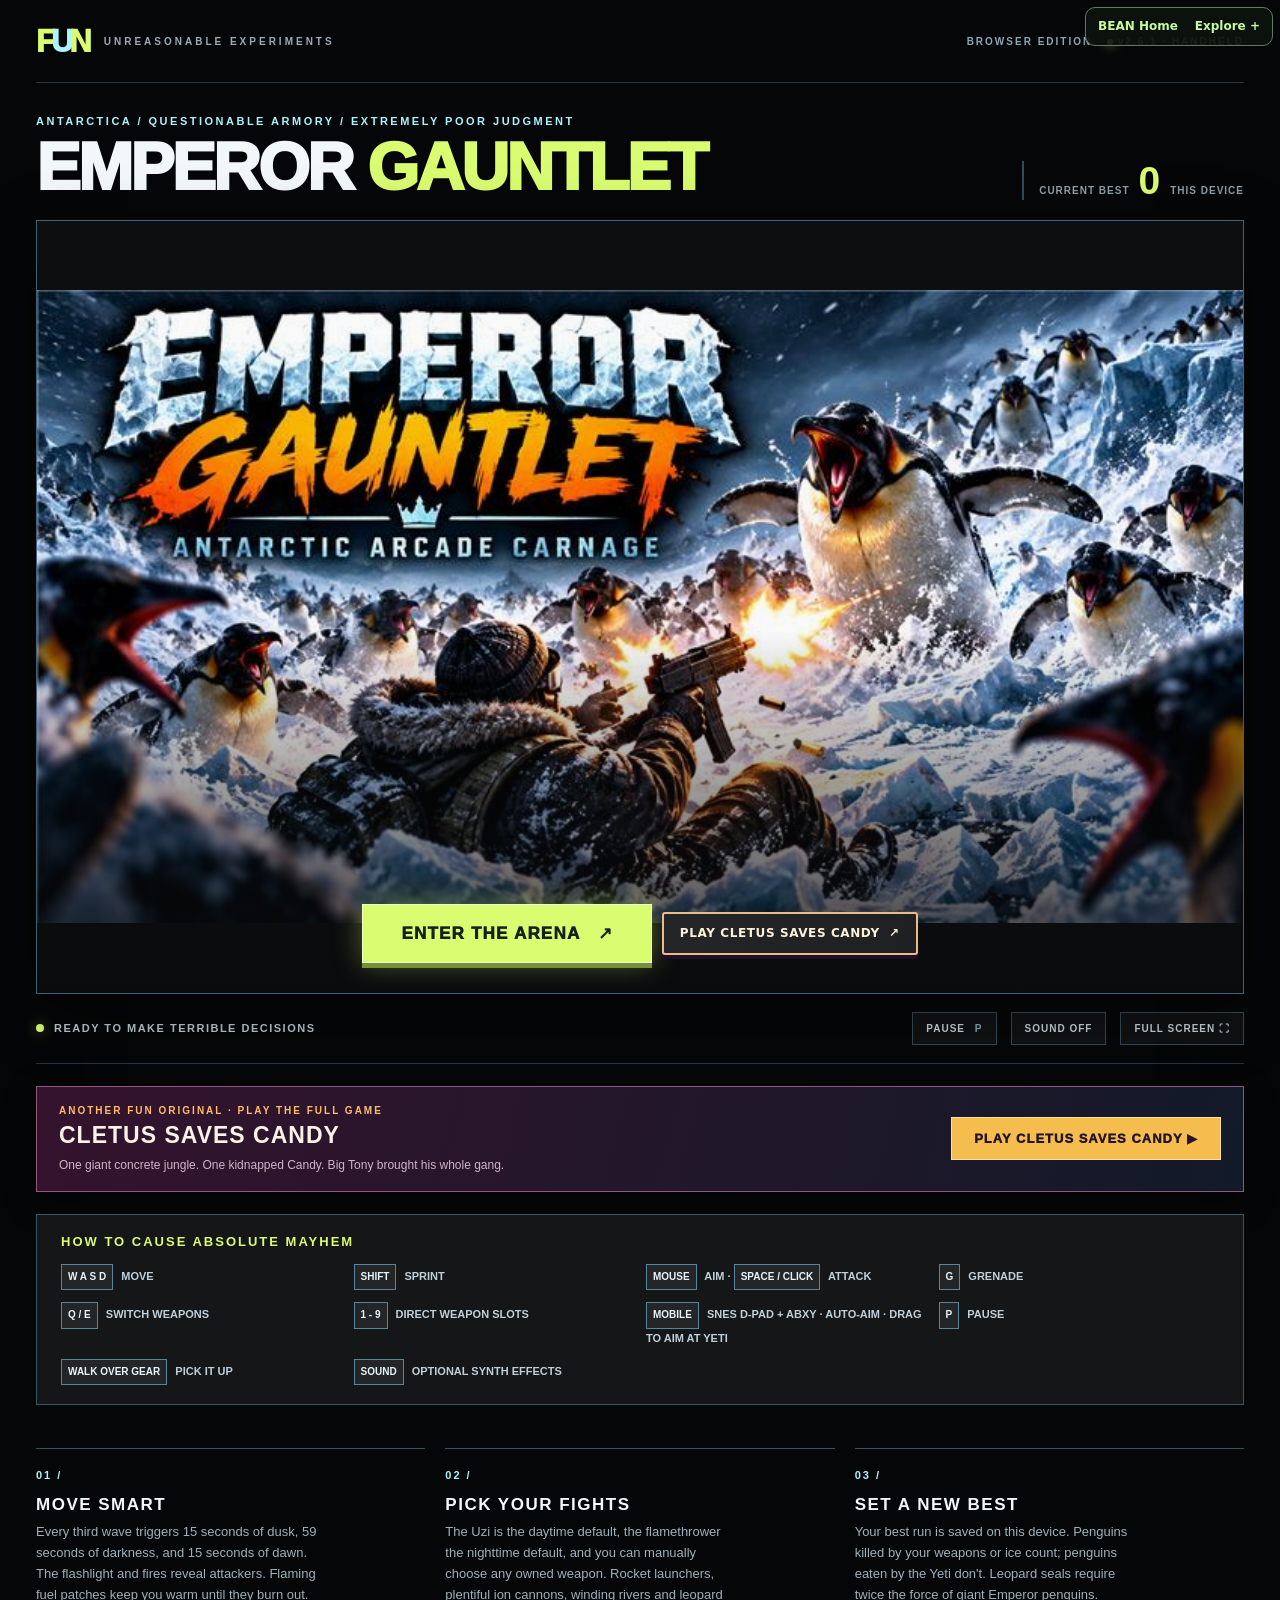
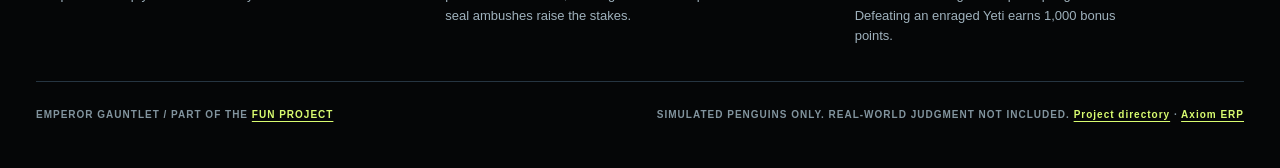
==== commit 447f766f: "feat(games): add compact BEAN Home and ecosystem navigation without moving gameplay" ====
--- a/docs/index.html
+++ b/docs/index.html
@@ -23,8 +23,25 @@
   <title>Emperor Gauntlet | FUN</title>
   <link rel="stylesheet" href="style.css">
   <script src="game.js" defer></script>
+<link rel="stylesheet" href="https://danieloculus0-bot.github.io/BEAN/ecosystem-nav.css?v=20261120">
+<style>
+.bean-net-float{position:fixed;top:max(7px,env(safe-area-inset-top));right:max(7px,env(safe-area-inset-right));z-index:999998;display:flex;gap:5px;align-items:center;background:#0c130eea;color:#d8f2cd;border:1px solid #5d7c60;border-radius:10px;padding:4px 6px;font:700 12px/1.4 system-ui,sans-serif}
+.bean-net-float a,.bean-net-float summary{color:#c7f99d;text-decoration:none;padding:6px;display:inline-block;cursor:pointer}.bean-net-float details{position:relative}.bean-net-float details>div{position:absolute;right:0;top:100%;width:190px;background:#101c14;border:1px solid #5d7c60;border-radius:8px;padding:6px;display:grid;z-index:999999;box-shadow:0 10px 25px #000a}
+.bean-net-float details:not([open])>div{display:none}
+</style>
 </head>
 <body>
+<nav class="bean-net-float" data-bean-ecosystem-nav="v1" aria-label="BEAN ecosystem navigation">
+<a href="https://danieloculus0-bot.github.io/BEAN/">BEAN Home</a><details><summary>Explore +</summary><div>
+<a href="https://danieloculus0-bot.github.io/BEAN/portfolio/">All Projects</a>
+<a href="https://danieloculus0-bot.github.io/BEAN/status.html">Latest BEAN Build</a>
+<a href="https://danieloculus0-bot.github.io/BEAN/bean-draw/">BEAN Draw</a>
+<a href="https://danieloculus0-bot.github.io/BEAN/research-lab.html">Research Lab</a>
+<a href="https://danieloculus0-bot.github.io/Axiom_Beta/erp/">Axiom ERP</a>
+<a href="https://danieloculus0-bot.github.io/BEAN/bean-demo/">BEAN Demo</a>
+</div></details></nav>
+
+
   <main class="shell">
     <header class="masthead">
       <a class="brand" href="https://github.com/danieloculus0-bot/FUN" aria-label="FUN on GitHub"><span class="brand-symbol">F<span>U</span>N</span><span class="brand-sub">UNREASONABLE EXPERIMENTS</span></a>
